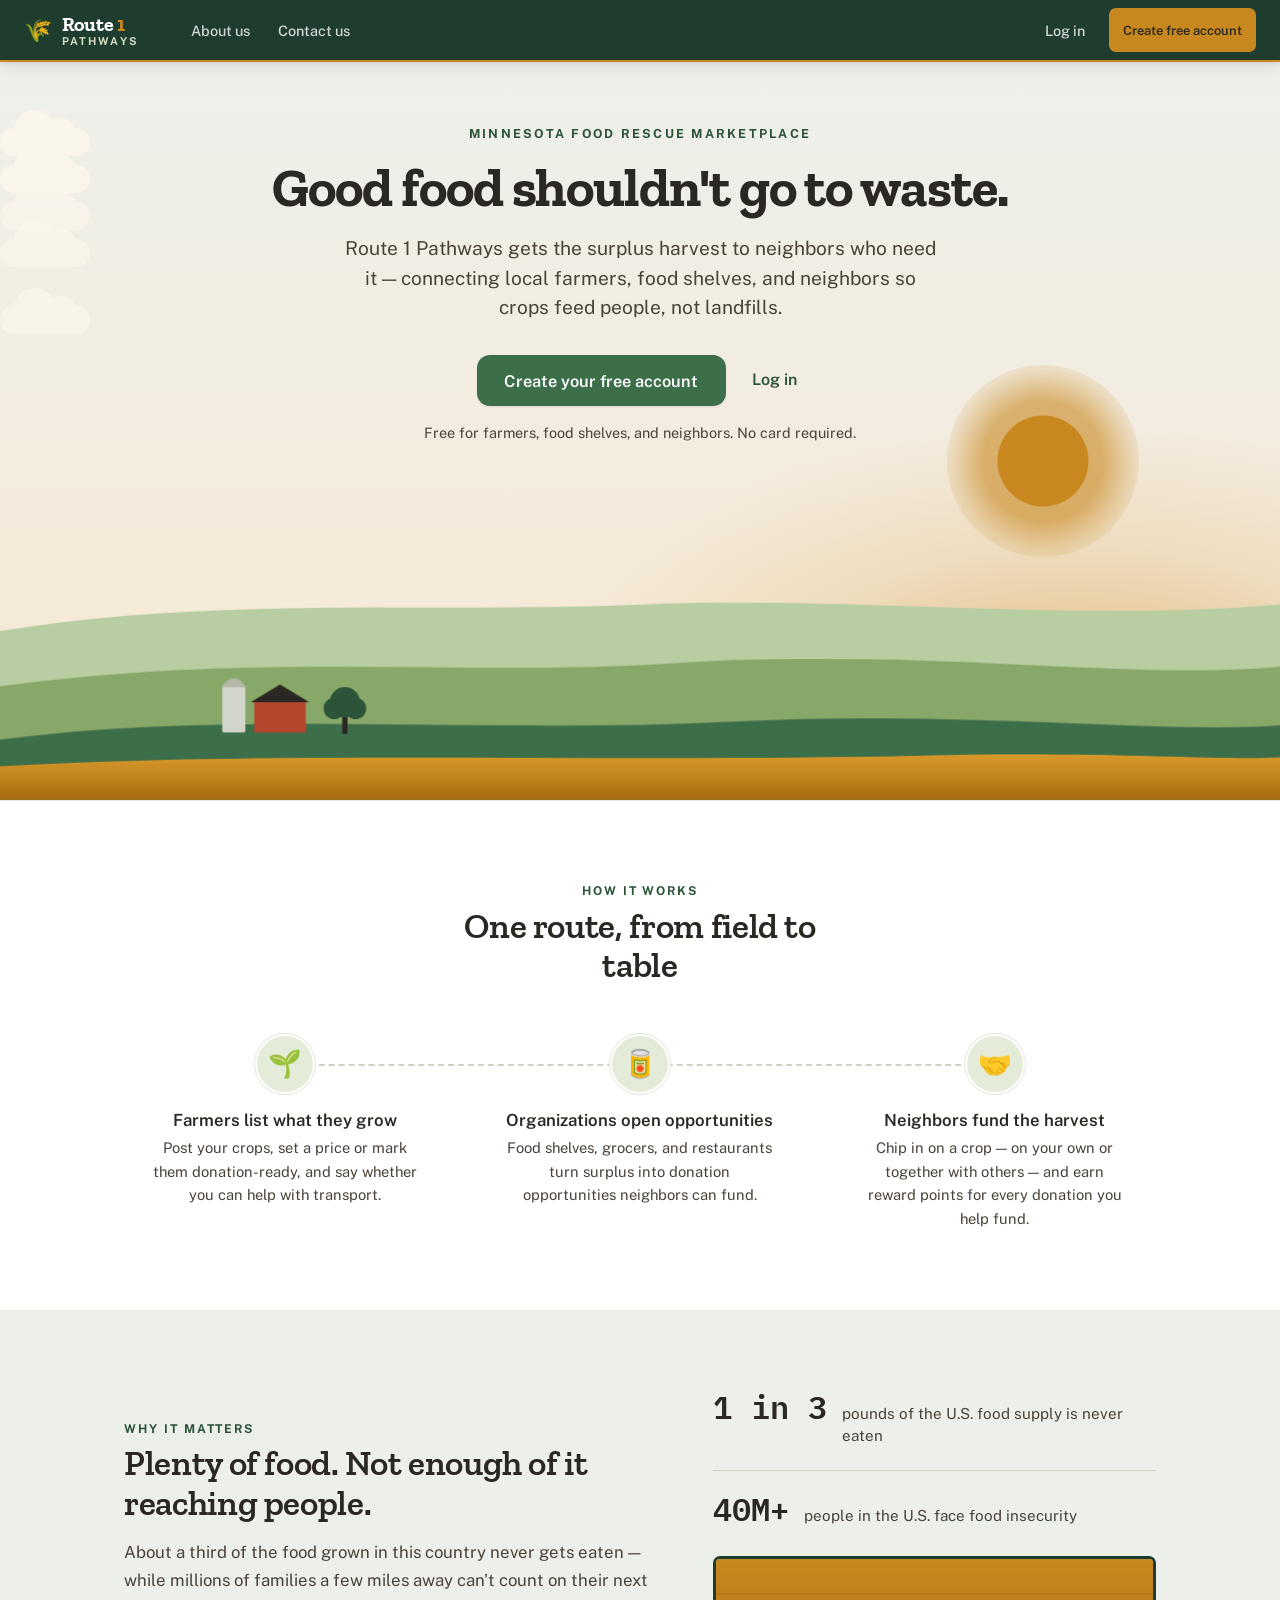
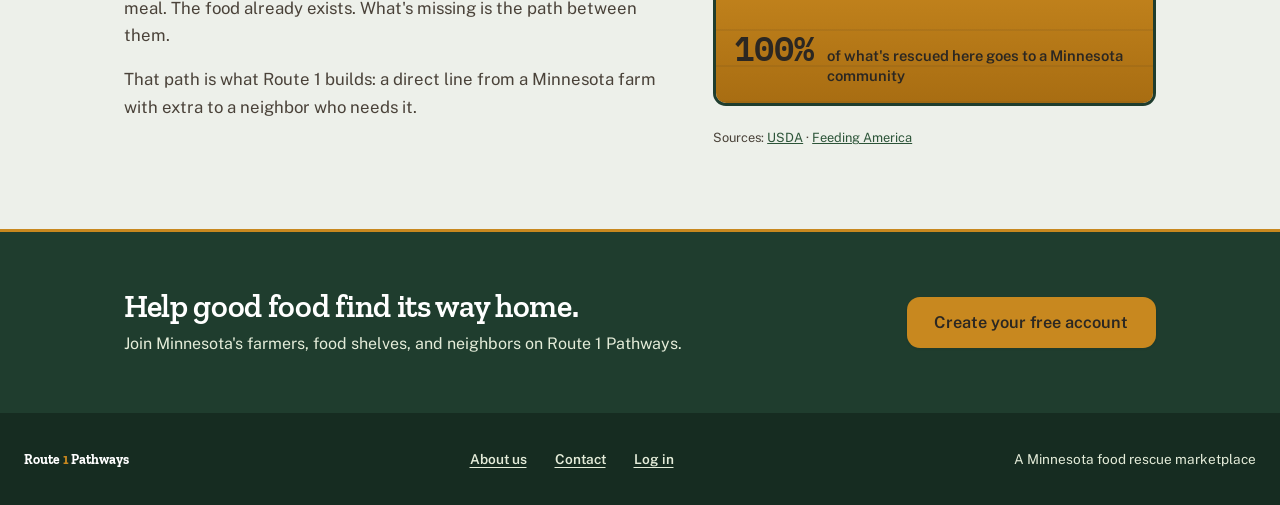
==== Route1/frontend/index.html @ 4a966a15 "Revert "Visual pass (1/n): shared design primitives + showpiece headers" This reverts commit dd633e7" ====
<!DOCTYPE html>
<html lang="en">

<head>
  <meta charset="UTF-8" />
  <meta name="viewport" content="width=device-width, initial-scale=1.0" />
  <title>Route 1 Pathways — Minnesota Food Rescue Marketplace</title>

  <!-- Search & link previews -->
  <meta name="description"
    content="Route 1 Pathways connects Minnesota farmers, food shelves, and neighbors so surplus crops feed people — not landfills. Free for farmers, food shelves, and neighbors." />
  <meta property="og:type" content="website" />
  <meta property="og:site_name" content="Route 1 Pathways" />
  <meta property="og:title" content="Route 1 Pathways — Minnesota Food Rescue Marketplace" />
  <meta property="og:description"
    content="Good food shouldn't go to waste. Route 1 connects Minnesota farmers, food shelves, and neighbors so surplus crops feed people — not landfills." />
  <meta property="og:url" content="https://route1pathways.app/" />
  <meta name="theme-color" content="#1f3d2e" />

  <!-- Type: Zilla Slab (agrarian display) · Public Sans (civic body) · IBM Plex Mono (ledger data) -->
  <link rel="preconnect" href="https://fonts.googleapis.com" />
  <link rel="preconnect" href="https://fonts.gstatic.com" crossorigin />
  <link
    href="https://fonts.googleapis.com/css2?family=Zilla+Slab:wght@500;600;700&family=Public+Sans:wght@400;500;600;700&family=IBM+Plex+Mono:wght@500;600&display=swap"
    rel="stylesheet" />

  <link rel="stylesheet" href="styles.css?v=20260721" />

  <!-- Google Identity Services (Sign in with Google) -->
  <script src="https://accounts.google.com/gsi/client" async defer></script>
</head>

<body>

  <!-- Keyboard users jump straight past the header -->
  <a class="skip-link" href="#app">Skip to content</a>

  <!-- ── Sticky header (populated by app.js after auth state is known) ── -->
  <header class="site-header" id="siteHeader">
    <div class="header-inner">
      <div class="brand">
        <span class="brand-icon">🌾</span>
        <div class="brand-text">
          <span class="brand-name">Route&nbsp;<strong>1</strong></span>
          <span class="brand-sub">Pathways</span>
        </div>
      </div>
    </div>
  </header>

  <!-- ── SPA mount point ────────────────────────────────────────────────── -->
  <main class="main-content" id="app">
    <!-- Content injected here by app.js via navigate() -->
    <div class="loading-state">
      <div class="spinner"></div>
      <p>Loading Route 1 Pathways…</p>
    </div>
  </main>

  <!-- ── Site footer (hidden on the landing page, which ships its own) ───── -->
  <footer class="site-footer landing-footer">
    <span class="landing-foot-brand">Route <strong>1</strong> Pathways</span>
    <nav class="landing-foot-links" aria-label="Footer">
      <a href="#/about">About us</a>
      <a href="#/contact">Contact</a>
    </nav>
    <span class="landing-foot-tag">A Minnesota food rescue marketplace</span>
  </footer>

  <!-- ── Toast notification ─────────────────────────────────────────────── -->
  <div id="toast" class="toast-hide" role="alert" aria-live="polite"></div>

  <!-- ── Analytics (GoatCounter — privacy-friendly, no cookies) ────────────
       no_onload: this is an SPA, so pageviews are counted manually in
       App.navigate() / App._track() instead of once per full page load. -->
  <script>window.goatcounter = { no_onload: true };</script>
  <script data-goatcounter="https://route1pathways.goatcounter.com/count"
          async src="https://gc.zgo.at/count.js"></script>

  <!-- ── SPA logic ──────────────────────────────────────────────────────── -->
  <script src="app.js?v=20260721"></script>
</body>

</html>
---- Route1/frontend/styles.css ----
/* =============================================================================
   Route 1 — styles.css  (v3 — "A Minnesota field through the season")
   Minnesota food rescue marketplace

   Palette grounded in MN prairie farmland: black-dirt soil, north-woods pine,
   midsummer field green, young-leaf sprout, harvest gold. Gold is the VALUE
   color — used only for rescued value ($ pledged, points, funding goals).
   Type: Zilla Slab (agrarian display) · Public Sans (civic body) · Plex Mono (data).
   Signature: "the harvest fill" — a gold gauge that fills a vessel toward a goal
   (vertical grain-silo on points; notched crate-fill on funding).
   ============================================================================= */

/* ── CSS Variables ──────────────────────────────────────────────────────────── */
:root {
    /* Subject palette */
    --soil: #2b2722;
    /* prairie loam — body ink, warm near-black */
    --soil-soft: #4a4239;
    /* softened soil — secondary text */
    --pine: #1f3d2e;
    /* north-woods evergreen — header, hero, dark surfaces */
    --pine-deep: #162c21;
    /* deepest pine — hover on dark */
    --field: #3c6e4a;
    /* midsummer field — primary actions, links */
    --field-dark: #2c5438;
    /* field hover */
    --sprout: #88a86a;
    /* young leaf / olive — secondary accents, growing states */
    --sprout-soft: #e4ecd9;
    /* palest sprout — tints, hovers, fills */
    --harvest: #c8881f;
    /* harvest gold — THE value color */
    --harvest-deep: #a86d12;
    /* gold hover / text-on-light */
    --harvest-soft: #f6e8cf;
    /* palest gold — value tints, gauge backing */

    /* Surfaces & neutrals (warm, soil-tinted — not cold slate) */
    --morning: #edf0ea;
    /* dawn over a field — app background (cool, NOT cream) */
    --paper: #ffffff;
    /* cards */
    --stone-100: #f3f4ee;
    /* faint fill / zebra */
    --stone-200: #e5e6dd;
    /* borders, dividers, track backgrounds */
    --stone-300: #cfd1c4;
    /* stronger borders, input outline */
    --ash: #6f7268;
    /* muted text (warm gray-green) */

    /* Status */
    --clay: #b4472e;
    /* error / destructive — earthy brick, not fire-engine red */
    --clay-soft: #f7e6e1;

    /* Atmosphere — dawn-band headers and landing sky share these */
    --cloud: #fffdf8;
    /* warm cloud white */
    --dawn-cream: #f7eedb;
    /* gold-warmed horizon end of the dawn gradient */
    --sprout-mid: #d6e2c4;
    /* between sprout-soft and sprout — secondary hover fill */

    /* ---- Back-compat aliases (so existing class names keep working) ---- */
    --green-900: var(--pine);
    --green-700: var(--field);
    --green-500: var(--field);
    --green-400: var(--sprout);
    --green-300: var(--sprout);
    --green-200: var(--sprout-soft);
    --green-100: var(--sprout-soft);
    --green-50: var(--stone-100);
    --amber-400: var(--harvest);
    --amber-100: var(--harvest-soft);
    --red-500: var(--clay);
    --red-100: var(--clay-soft);
    --gray-900: var(--soil);
    --gray-700: var(--soil-soft);
    --gray-500: var(--ash);
    --gray-300: var(--stone-300);
    --gray-200: var(--stone-200);
    --gray-100: var(--stone-100);
    --white: var(--paper);

    --radius-sm: 7px;
    --radius-md: 13px;
    --radius-lg: 20px;

    /* Soil-tinted shadows — warmer than neutral black */
    --shadow-sm: 0 1px 2px rgba(43, 39, 34, .06), 0 1px 3px rgba(43, 39, 34, .05);
    --shadow-md: 0 4px 14px rgba(43, 39, 34, .10), 0 2px 5px rgba(43, 39, 34, .06);
    --shadow-lg: 0 14px 34px rgba(43, 39, 34, .16);

    --transition: 180ms ease;

    /* Minimum height for interactive controls — audience skews older,
       so 44px everywhere, not just where WCAG's 24px floor demands */
    --control-min: 44px;

    /* Spacing scale — use in any rule touched going forward */
    --space-1: .25rem;
    --space-2: .5rem;
    --space-3: .75rem;
    --space-4: 1rem;
    --space-5: 1.5rem;
    --space-6: 2rem;

    /* Type roles */
    --font: "Public Sans", system-ui, -apple-system, "Segoe UI", Roboto, sans-serif;
    --font-display: "Zilla Slab", Georgia, "Times New Roman", serif;
    --font-mono: "IBM Plex Mono", ui-monospace, "SFMono-Regular", "Consolas", monospace;
}

/* ── Reset ──────────────────────────────────────────────────────────────────── */
*,
*::before,
*::after {
    box-sizing: border-box;
    margin: 0;
    padding: 0;
}

html {
    font-size: 16px;
    scroll-behavior: smooth;
}

body {
    font-family: var(--font);
    color: var(--soil);
    /* a soft, warm wash instead of a flat fill — barely-there dawn light */
    background:
        radial-gradient(55% 45% at 100% 0%, rgba(200, 136, 31, .07), transparent 60%),
        radial-gradient(50% 40% at 0% 0%, rgba(60, 110, 74, .05), transparent 55%),
        linear-gradient(180deg, var(--morning) 0%, #eef1ea 45%, #f3efe5 100%);
    min-height: 100vh;
    /* sticky footer: main grows, .site-footer's margin-top:auto pins it down */
    display: flex;
    flex-direction: column;
    -webkit-font-smoothing: antialiased;
    text-rendering: optimizeLegibility;
}

a {
    color: var(--field);
    text-decoration: none;
}

a:hover {
    text-decoration: underline;
}

ul {
    list-style: none;
}

/* ── Skip link — visually hidden until focused ───────────────────────────────── */
.skip-link {
    position: absolute;
    top: -100px;
    left: 1rem;
    z-index: 700;
    /* above toast */
    background: var(--pine);
    color: var(--paper);
    font-weight: 600;
    padding: .75rem 1.25rem;
    border-radius: 0 0 var(--radius-sm) var(--radius-sm);
    transition: top var(--transition);
}

.skip-link:focus {
    top: 0;
}

/* ── Global focus baseline (keyboard users see a clear ring everywhere) ──────── */
:focus-visible {
    outline: 3px solid var(--harvest);
    outline-offset: 2px;
    border-radius: 3px;
}

/* Mouse users don't get the ring; keyboard users always do */
:focus:not(:focus-visible) {
    outline: none;
}

/* ── Typography helpers ─────────────────────────────────────────────────────── */
/* Display face (Zilla Slab) carries the big agrarian moments only. */
h1,
h2 {
    font-family: var(--font-display);
    letter-spacing: -.01em;
    color: var(--soil);
}

h1 {
    font-size: 1.9rem;
    font-weight: 700;
    line-height: 1.1;
}

h2 {
    font-size: 1.35rem;
    font-weight: 600;
    line-height: 1.15;
}

/* Small headings stay in the body sans — restraint keeps slab special. */
h3 {
    font-size: 1.05rem;
    font-weight: 600;
    color: var(--soil);
}

p {
    line-height: 1.6;
}

.sub-text {
    font-size: .875rem;
    color: var(--ash);
    margin-top: .25rem;
}

/* "or" divider between the form and the Google button */
.auth-divider {
    display: flex;
    align-items: center;
    gap: .75rem;
    margin: 1.25rem 0 1rem;
    color: var(--ash);
    font-size: .8rem;
    text-transform: uppercase;
    letter-spacing: .08em;
}

.auth-divider::before,
.auth-divider::after {
    content: "";
    flex: 1;
    height: 1px;
    background: var(--stone-200);
}

/* Container Google Identity Services renders its button into */
.google-signin {
    display: flex;
    justify-content: center;
    min-height: 40px;
}

/* Ledger numerals — prices, quantities, amounts, points, timestamps */
.num,
.points-big,
.stat-value,
.donation-amount-badge,
.points-hist-pts {
    font-family: var(--font-mono);
    font-variant-numeric: tabular-nums;
    font-feature-settings: "tnum" 1;
}

.hidden {
    display: none !important;
}

/* ── Reduced motion: honor the OS setting for every animation ────────────────── */
@media (prefers-reduced-motion: reduce) {

    *,
    *::before,
    *::after {
        animation-duration: .001ms !important;
        animation-iteration-count: 1 !important;
        transition-duration: .001ms !important;
        scroll-behavior: auto !important;
    }
}

/* ── Card ────────────────────────────────────────────────────────────────────── */
.card {
    background: var(--paper);
    border: 1px solid var(--stone-200);
    border-radius: var(--radius-md);
    box-shadow: var(--shadow-sm);
    padding: 1.5rem;
}

/* Card heading helpers used across components */
.card-title {
    /* one look at any heading level — h2 for document order, h3 elsewhere */
    font-family: var(--font);
    font-size: 1.05rem;
    font-weight: 600;
    letter-spacing: 0;
    line-height: 1.4;
    color: var(--soil);
}

.card-sub {
    font-size: .875rem;
    color: var(--ash);
    margin-top: .15rem;
    margin-bottom: .25rem;
}

.card-header-row {
    display: flex;
    align-items: baseline;
    justify-content: space-between;
    gap: 1rem;
}

/* Muted helper (used widely in markup + JS) */
.muted {
    color: var(--ash);
}

/* ── Buttons ────────────────────────────────────────────────────────────────── */
.btn {
    display: inline-flex;
    align-items: center;
    justify-content: center;
    gap: .4rem;
    min-height: var(--control-min);
    padding: .55rem 1.2rem;
    font-size: .9rem;
    font-weight: 600;
    border: 2px solid transparent;
    border-radius: var(--radius-sm);
    cursor: pointer;
    font-family: var(--font);
    transition: background var(--transition), color var(--transition),
        border-color var(--transition), box-shadow var(--transition),
        transform var(--transition);
    white-space: nowrap;
}

.btn:focus-visible {
    outline: 3px solid var(--harvest);
    outline-offset: 2px;
}

.btn-primary {
    background: var(--field);
    color: var(--paper);
}

.btn-primary:hover {
    background: var(--field-dark);
    transform: translateY(-1px);
    box-shadow: var(--shadow-sm);
}

.btn-secondary {
    background: var(--sprout-soft);
    color: var(--field-dark);
    border-color: transparent;
}

.btn-secondary:hover {
    background: var(--sprout-mid);
    transform: translateY(-1px);
    box-shadow: var(--shadow-sm);
}

.btn-danger {
    background: var(--paper);
    color: var(--clay);
    border-color: var(--stone-300);
}

.btn-danger:hover {
    background: var(--clay-soft);
    border-color: var(--clay);
}

.btn-ghost {
    background: transparent;
    color: var(--ash);
    border-color: var(--stone-300);
}

.btn-ghost:hover {
    background: var(--stone-100);
    color: var(--soil);
}

.btn-block {
    width: 100%;
}

/* Gold "harvest fill" sweep — reserved for value-committing CTAs only
   (confirm donation, create account). Value wears gold; ordinary actions don't. */
.btn-sweep {
    position: relative;
    overflow: hidden;
    z-index: 0;
    box-shadow: var(--shadow-sm);
}

.btn-sweep::before {
    content: "";
    position: absolute;
    inset: 0;
    z-index: -1;
    background: var(--harvest);
    transform: translateX(-101%);
    transition: transform .38s ease;
}

.btn-sweep:hover {
    color: var(--soil);
    transform: translateY(-2px);
    box-shadow: var(--shadow-md);
}

.btn-sweep:hover::before {
    transform: translateX(0);
}

.btn-sm {
    /* dense table/row contexts keep a smaller footprint but never drop
       below 36px; the site header overrides back up to 44px */
    min-height: 36px;
    padding: .3rem .75rem;
    font-size: .8rem;
}

.btn+.btn {
    margin-left: .5rem;
}

/* ── Forms ──────────────────────────────────────────────────────────────────── */
.form-group {
    display: flex;
    flex-direction: column;
    gap: .35rem;
    flex: 1;
    min-width: 0;
}

.form-group+.form-group {
    margin-top: .85rem;
}

.form-row {
    display: flex;
    gap: .85rem;
    align-items: flex-start;
    flex-wrap: wrap;
    margin-top: .85rem;
}

.form-row .form-group {
    margin-top: 0;
}

/* hint text inside a field group sits close to its input, no inline styles */
.form-group .muted {
    margin-top: .35rem;
}

.form-hint {
    font-size: .8rem;
    margin: var(--space-1) 0 .4rem;
}

.form-actions-spaced {
    margin-top: var(--space-5);
}

.toggle-row-spaced {
    margin-bottom: var(--space-4);
}

.points-card-cta {
    margin-top: var(--space-4);
}

label {
    font-size: .85rem;
    font-weight: 600;
    color: var(--soil-soft);
}

input[type="text"],
input[type="email"],
input[type="password"],
input[type="number"],
input[type="tel"],
select,
textarea {
    min-height: var(--control-min);
    padding: .55rem .75rem;
    border: 1.5px solid var(--stone-300);
    border-radius: var(--radius-sm);
    font-size: .9rem;
    font-family: var(--font);
    color: var(--soil);
    background: var(--paper);
    transition: border-color var(--transition), box-shadow var(--transition);
    width: 100%;
}

input:hover:not(:focus),
select:hover:not(:focus),
textarea:hover:not(:focus) {
    border-color: var(--sprout);
}

input:focus,
select:focus,
textarea:focus {
    /* same strong ring the rest of the app gets — the old 15%-alpha shadow
       was invisible to exactly the users who need it (WCAG 2.4.13) */
    outline: 3px solid var(--harvest);
    outline-offset: 1px;
    border-color: var(--field);
}

textarea {
    resize: vertical;
    min-height: 60px;
}

select {
    cursor: pointer;
}

.form-actions {
    display: flex;
    gap: .5rem;
    margin-top: 1rem;
    flex-wrap: wrap;
}

.checkbox-row {
    display: flex;
    flex-wrap: wrap;
    gap: 1rem;
    margin-top: .85rem;
}

.checkbox-label {
    display: flex;
    align-items: center;
    gap: .5rem;
    font-size: .875rem;
    font-weight: 500;
    cursor: pointer;
    color: var(--soil-soft);
}

.checkbox-label input[type="checkbox"] {
    width: 16px;
    height: 16px;
    accent-color: var(--field);
    cursor: pointer;
}

.donation-check {
    color: var(--field);
}

.error-msg {
    color: var(--clay);
    font-size: .85rem;
    background: var(--clay-soft);
    border: 1px solid rgba(180, 71, 46, .25);
    border-radius: var(--radius-sm);
    padding: .5rem .75rem;
    margin-top: .5rem;
}

/* Saved/confirmation message — the success counterpart to .error-msg */
.success-msg {
    color: var(--field-dark);
    font-size: .85rem;
    background: var(--sprout-soft);
    border: 1px solid rgba(60, 110, 74, .25);
    border-radius: var(--radius-sm);
    padding: .5rem .75rem;
    margin-top: .5rem;
}

/* Inline "optional/hint" qualifier next to a field label */
.optional {
    font-weight: 400;
    color: var(--ash);
    font-size: .8rem;
}

/* ── Toast ───────────────────────────────────────────────────────────────────── */
#toast {
    position: fixed;
    bottom: 1.5rem;
    right: 1.5rem;
    padding: .75rem 1.25rem;
    border-radius: var(--radius-sm);
    font-size: .9rem;
    font-weight: 500;
    color: var(--paper);
    box-shadow: var(--shadow-md);
    /* semantic scale: header 100 · modal 200-500 · toast 600 · skip-link 700 */
    z-index: 600;
    transition: opacity .3s ease, transform .3s ease;
    max-width: 320px;
}

#toast.toast-success {
    background: var(--field);
}

#toast.toast-error {
    background: var(--clay);
}

#toast.toast-hide {
    opacity: 0;
    transform: translateY(8px);
    pointer-events: none;
}

/* ══════════════════════════════════════════════════════════════════════════════
   SITE HEADER
   ══════════════════════════════════════════════════════════════════════════════ */
.site-header {
    position: sticky;
    top: 0;
    z-index: 100;
    background: var(--pine);
    box-shadow: var(--shadow-md);
    /* a thin harvest line under the bar — the only gold in the chrome */
    border-bottom: 2px solid var(--harvest);
}

.header-inner {
    max-width: 1280px;
    margin: 0 auto;
    padding: 0 1.5rem;
    height: 60px;
    display: flex;
    align-items: center;
    gap: 1rem;
}

.brand {
    display: flex;
    align-items: center;
    gap: .6rem;
    color: var(--paper);
    flex-shrink: 0;
    cursor: pointer;
}

.brand-icon {
    font-size: 1.4rem;
}

.brand-text {
    display: flex;
    flex-direction: column;
    line-height: 1;
}

.brand-name {
    font-family: var(--font-display);
    font-size: 1.25rem;
    font-weight: 700;
    letter-spacing: -.01em;
}

.brand strong,
.brand-name strong {
    color: var(--harvest);
}

.brand-sub {
    font-size: .68rem;
    font-weight: 700;
    letter-spacing: .2em;
    text-transform: uppercase;
    color: var(--sprout-soft);
    opacity: .9;
    margin-top: 2px;
}

.nav-links {
    display: flex;
    align-items: center;
    gap: .25rem;
    margin-left: 1.5rem;
}

.nav-link {
    display: inline-flex;
    align-items: center;
    min-height: 44px;
    /* comfortable touch target inside the 60px bar */
    color: rgba(255, 255, 255, .8);
    padding: .4rem .75rem;
    border-radius: var(--radius-sm);
    font-size: .9rem;
    font-weight: 500;
    cursor: pointer;
    border: none;
    background: transparent;
    font-family: var(--font);
    transition: background var(--transition), color var(--transition);
    white-space: nowrap;
}

/* Header buttons ("Create free account", Profile, Logout) get the same floor */
.site-header .btn-sm {
    min-height: 44px;
}

.nav-link:hover,
.nav-link.active {
    background: rgba(255, 255, 255, .15);
    color: var(--paper);
}

.nav-badge {
    display: inline-flex;
    align-items: center;
    justify-content: center;
    background: var(--harvest);
    color: var(--soil);
    border-radius: 999px;
    min-width: 18px;
    height: 18px;
    font-size: .7rem;
    font-weight: 700;
    padding: 0 4px;
    margin-left: .25rem;
}

.header-spacer {
    flex: 1;
}

.header-user {
    display: flex;
    align-items: center;
    gap: .75rem;
    color: rgba(255, 255, 255, .9);
    font-size: .875rem;
}

.user-chip {
    background: rgba(255, 255, 255, .15);
    border-radius: 999px;
    padding: .25rem .75rem;
    font-weight: 600;
    white-space: nowrap;
    max-width: 180px;
    overflow: hidden;
    text-overflow: ellipsis;
}

/* ══════════════════════════════════════════════════════════════════════════════
   MAIN CONTENT
   ══════════════════════════════════════════════════════════════════════════════ */
.main-content {
    width: 100%;
    max-width: 1280px;
    margin: 0 auto;
    padding: 2rem 1.5rem;
}

/* ── Loading / empty states ─────────────────────────────────────────────────── */
.loading-state,
.empty-state {
    display: flex;
    flex-direction: column;
    align-items: center;
    justify-content: center;
    gap: .75rem;
    padding: 3rem;
    color: var(--ash);
    text-align: center;
}

.empty-state span {
    font-size: 2.5rem;
}

.spinner {
    width: 36px;
    height: 36px;
    border: 3px solid var(--sprout-soft);
    border-top-color: var(--field);
    border-radius: 50%;
    animation: spin .7s linear infinite;
}

@keyframes spin {
    to {
        transform: rotate(360deg);
    }
}

/* ── Dashboard layout ───────────────────────────────────────────────────────── */
.dashboard {
    display: flex;
    flex-direction: column;
    gap: 1.5rem;
}

/* Every page's header is a soft "dawn band" — the landing's sky language as a
   slim strip: warm gradient, a drifting cloud, a pulsing sun glow, gold horizon.
   The content below each header stays on the clean background. */
.page-header {
    position: relative;
    overflow: hidden;
    display: flex;
    align-items: flex-start;
    justify-content: space-between;
    flex-wrap: wrap;
    gap: 1rem;
    padding: 1.25rem 1.5rem;
    border: 1px solid var(--stone-200);
    border-radius: var(--radius-md);
    background:
        radial-gradient(80% 140% at 92% -30%, rgba(200, 136, 31, .14), transparent 60%),
        linear-gradient(110deg, var(--sprout-soft) 0%, #eef2e7 48%, var(--dawn-cream) 100%);
}

/* Subtitles sit on the tinted band — ash misses AA there (4.28:1), soil-soft
   clears it comfortably */
.page-header .sub-text {
    color: var(--soil-soft);
}

/* gold horizon line along the bottom of the band */
.page-header::after {
    content: "";
    position: absolute;
    left: 0;
    right: 0;
    bottom: 0;
    height: 3px;
    background: linear-gradient(90deg, var(--sprout), var(--harvest));
    opacity: .8;
}

/* a soft cloud drifting slowly across the band */
.page-header::before {
    content: "";
    position: absolute;
    top: 26%;
    left: -90px;
    width: 60px;
    height: 18px;
    background: var(--cloud);
    border-radius: 20px;
    box-shadow: 16px -7px 0 -3px var(--cloud), 34px -1px 0 -5px var(--cloud);
    opacity: .55;
    pointer-events: none;
    animation: headerCloud 40s linear infinite;
}

/* keep the title + actions above the decorative sky */
.page-header>* {
    position: relative;
    z-index: 1;
}

@keyframes headerCloud {
    from {
        transform: translateX(0);
    }

    to {
        transform: translateX(calc(100vw + 160px));
    }
}

/* ══════════════════════════════════════════════════════════════════════════════
   AUTH PAGE
   ══════════════════════════════════════════════════════════════════════════════ */
.auth-page {
    position: relative;
    overflow: hidden;
    min-height: calc(100vh - 62px);
    display: flex;
    align-items: center;
    justify-content: center;
    padding: 2.5rem 1rem;
    /* dawn over a field: morning lifting to a warm gold glow at the corner */
    background:
        radial-gradient(48% 44% at 88% 90%, rgba(200, 136, 31, .16), transparent 70%),
        radial-gradient(120% 80% at 50% -10%, rgba(31, 61, 46, .08), transparent 60%),
        linear-gradient(180deg, var(--morning) 0%, #f1ece1 60%, #f8e9cf 100%);
}

/* drifting clouds behind the auth card */
.auth-sky {
    position: absolute;
    inset: 0;
    z-index: 0;
    overflow: hidden;
    pointer-events: none;
}

.auth-container {
    position: relative;
    z-index: 1;
}

.auth-container {
    width: 100%;
    max-width: 540px;
    display: flex;
    flex-direction: column;
    gap: 1rem;
}

/* Hero band — the deep-pine "arrival" plate carrying the Route-1 mark */
.auth-brand {
    text-align: center;
    background: var(--pine);
    color: var(--paper);
    border-radius: var(--radius-lg);
    padding: 2rem 1.5rem 1.75rem;
    margin-bottom: .75rem;
    box-shadow: var(--shadow-md);
    position: relative;
    overflow: hidden;
}

/* Harvest horizon line across the hero */
.auth-brand::after {
    content: "";
    position: absolute;
    left: 0;
    right: 0;
    bottom: 0;
    height: 4px;
    background: linear-gradient(90deg, var(--sprout), var(--harvest));
}

.auth-brand .brand-icon {
    font-size: 2.5rem;
    margin: 0 auto .35rem;
}

.auth-brand h1 {
    font-size: 2.4rem;
    color: var(--paper);
}

.auth-brand strong {
    color: var(--harvest);
}

.auth-brand-sub {
    font-size: .68rem;
    font-weight: 700;
    letter-spacing: .24em;
    text-transform: uppercase;
    color: var(--sprout-soft);
    margin-top: .1rem;
    margin-bottom: .35rem;
}

.auth-brand p {
    color: rgba(255, 255, 255, .82);
    margin-top: .25rem;
    font-size: .95rem;
}

.auth-tabs {
    display: flex;
    gap: .5rem;
}

.auth-tab {
    flex: 1;
    min-height: var(--control-min);
    padding: .65rem;
    background: var(--paper);
    border: 2px solid var(--stone-200);
    border-radius: var(--radius-sm);
    font-size: .9rem;
    font-weight: 600;
    cursor: pointer;
    color: var(--ash);
    font-family: var(--font);
    transition: background var(--transition), border-color var(--transition), color var(--transition);
}

.auth-tab:hover {
    border-color: var(--sprout);
    color: var(--field-dark);
}

.auth-tab.active {
    background: var(--field);
    border-color: var(--field);
    color: var(--paper);
}

/* Role picker — three sturdy "signpost" cards pointing the way in */
.type-selector {
    display: grid;
    grid-template-columns: repeat(3, 1fr);
    gap: .75rem;
    margin-top: .25rem;
}

.type-card {
    display: flex;
    flex-direction: column;
    align-items: center;
    gap: .4rem;
    padding: 1rem .5rem;
    border: 2px solid var(--stone-200);
    border-radius: var(--radius-md);
    background: var(--paper);
    cursor: pointer;
    transition: border-color var(--transition), background var(--transition), transform var(--transition), box-shadow var(--transition);
}

.type-card:hover {
    border-color: var(--sprout);
    background: var(--stone-100);
    transform: translateY(-1px);
}

.type-card input[type="radio"] {
    position: absolute;
    opacity: 0;
    width: 1px;
    height: 1px;
}

.type-card:has(input:checked) {
    border-color: var(--field);
    background: var(--sprout-soft);
    box-shadow: 0 0 0 3px rgba(60, 110, 74, .14);
}

/* Keyboard focus reaches the label since the radio is visually hidden */
.type-card:has(input:focus-visible) {
    outline: 3px solid var(--harvest);
    outline-offset: 2px;
}

.type-icon {
    font-size: 1.6rem;
}

.type-label {
    font-size: .82rem;
    font-weight: 600;
    color: var(--soil);
}

.type-sub {
    font-size: .68rem;
    color: var(--ash);
    text-align: center;
    line-height: 1.2;
}

/* ══════════════════════════════════════════════════════════════════════════════
   FARMER DASHBOARD TABLE
   ══════════════════════════════════════════════════════════════════════════════ */
.table-wrapper {
    overflow-x: auto;
    margin-top: .5rem;
}

/* Field-light wash on the farmer's ledger card — same treatment as the
   contact info card, so the plainest page still carries the landscape */
.farmer-listings-card {
    background:
        radial-gradient(90% 150% at 100% -30%, rgba(60, 110, 74, .06), transparent 60%),
        var(--paper);
}

/* The collapsible add-crop form rises in when opened */
#addCropForm:not(.hidden) {
    animation: cardRise .35s ease;
}

/* Farmer "ledger": Quantity (col 2) & Price/unit (col 3) as tabular mono — the
   scale-house ticket read. Column order is fixed in the markup. */
.farmer-dashboard td:nth-child(2),
.farmer-dashboard td:nth-child(3) {
    font-family: var(--font-mono);
    font-variant-numeric: tabular-nums;
    font-size: .82rem;
    color: var(--soil);
    white-space: nowrap;
}

.farmer-dashboard td:nth-child(3) em {
    font-family: var(--font);
    color: var(--ash);
}

table {
    width: 100%;
    border-collapse: collapse;
    font-size: .875rem;
}

th {
    text-align: left;
    padding: .65rem .75rem;
    font-size: .72rem;
    font-weight: 700;
    text-transform: uppercase;
    letter-spacing: .06em;
    color: var(--ash);
    border-bottom: 2px solid var(--stone-300);
    white-space: nowrap;
}

td {
    padding: .8rem .75rem;
    border-bottom: 1px solid var(--stone-200);
    vertical-align: middle;
}

/* Ledger feel: quantities & prices align as tabular mono numerals */
td.num,
.col-num {
    font-family: var(--font-mono);
    font-variant-numeric: tabular-nums;
    font-size: .82rem;
    color: var(--soil);
}

tr:last-child td {
    border-bottom: none;
}

tbody tr {
    transition: background var(--transition);
}

tr:hover td {
    background: var(--stone-100);
}

.badge {
    display: inline-flex;
    align-items: center;
    gap: .3rem;
    padding: .2rem .6rem;
    border-radius: 999px;
    font-size: .75rem;
    font-weight: 600;
    letter-spacing: .01em;
}

.badge-green {
    background: var(--sprout-soft);
    color: var(--field-dark);
}

.badge-gray {
    background: var(--stone-200);
    color: var(--soil-soft);
}

/* Amber badge = rescued value / donation-eligible (the gold "rescue" tag) */
.badge-amber {
    background: var(--harvest-soft);
    color: var(--harvest-deep);
}

/* ══════════════════════════════════════════════════════════════════════════════
   BROWSE DASHBOARD  (org + consumer)
   ══════════════════════════════════════════════════════════════════════════════ */
.browse-layout {
    display: grid;
    grid-template-columns: 260px 1fr;
    gap: 1.5rem;
    align-items: start;
}

.filters-sidebar {
    position: sticky;
    top: 76px;
    display: flex;
    flex-direction: column;
    gap: var(--space-4);
}

/* flex gap owns the rhythm inside the sidebar — retire the margin hacks */
.filters-sidebar .form-group+.form-group,
.filters-sidebar .form-row {
    margin-top: 0;
}

.filters-head {
    display: flex;
    flex-direction: column;
    gap: var(--space-1);
}

.filters-head h3 {
    margin-bottom: 0;
}

.filters-sidebar .price-row {
    gap: var(--space-3);
}

.filters-actions {
    display: flex;
    flex-direction: column;
    gap: var(--space-2);
    margin-top: var(--space-2);
    padding-top: var(--space-4);
    border-top: 1px solid var(--stone-200);
}

.filters-actions .btn+.btn {
    margin-left: 0;
}

/* ── Role plate — the "Viewing as: …" org-subtype context, made intentional ──
   app.js writes the label text into #browseSubtitle and sets
   document.body[data-org-subtype]; the ::before icon is driven purely by CSS so
   a restaurant / grocery / food shelf each feels addressed without three themes. */
.role-plate {
    display: inline-flex;
    align-items: center;
    gap: .4rem;
    margin-top: .5rem;
    padding: .3rem .7rem;
    border-radius: 999px;
    background: var(--sprout-soft);
    color: var(--field-dark);
    border: 1px solid transparent;
    font-size: .8rem;
    font-weight: 600;
    letter-spacing: .01em;
}

.role-plate::before {
    content: "🏢";
    font-size: .95rem;
}

body[data-org-subtype="restaurant"] .role-plate::before {
    content: "🍽️";
}

body[data-org-subtype="grocery_store"] .role-plate::before {
    content: "🛒";
}

/* Food shelves are the rescue recipients — accent them in harvest gold */
body[data-org-subtype="food_shelf"] .role-plate {
    background: var(--harvest-soft);
    color: var(--harvest-deep);
    border-color: rgba(200, 136, 31, .35);
}

body[data-org-subtype="food_shelf"] .role-plate::before {
    content: "🥫";
}

/* ── Rescue filter — the donation-eligible toggle, elevated from a plain row ──
   Shown for consumers and food-shelf orgs (toggled by app.js). Gold framing so
   the food-rescue flow reads as purpose-built, not bolted on. */
#donationFilterGroup {
    padding: .75rem .85rem;
    background: var(--harvest-soft);
    border: 2px solid rgba(200, 136, 31, .45);
    border-radius: var(--radius-sm);
}

#donationFilterGroup .donation-check {
    color: var(--harvest-deep);
    font-weight: 600;
}

#donationFilterGroup .checkbox-label input[type="checkbox"] {
    accent-color: var(--harvest-deep);
}

.price-row {
    gap: var(--space-3);
}

.browse-results {
    display: flex;
    flex-direction: column;
    gap: 1rem;
}

.results-header {
    display: flex;
    align-items: center;
    justify-content: space-between;
}

.result-count {
    font-size: .875rem;
    color: var(--ash);
    font-weight: 500;
}

.farmer-grid {
    display: grid;
    grid-template-columns: repeat(auto-fill, minmax(300px, 1fr));
    gap: 1rem;
}

/* Fetched-card entrance — a short rise as results land. Stagger caps at the
   fifth card so long refetches don't ripple forever. */
.farmer-grid>*,
.donation-grid>*,
.wishlist-grid>* {
    animation: cardRise .4s ease backwards;
}

.farmer-grid>*:nth-child(2),
.donation-grid>*:nth-child(2),
.wishlist-grid>*:nth-child(2) {
    animation-delay: 60ms;
}

.farmer-grid>*:nth-child(3),
.donation-grid>*:nth-child(3),
.wishlist-grid>*:nth-child(3) {
    animation-delay: 120ms;
}

.farmer-grid>*:nth-child(4),
.donation-grid>*:nth-child(4),
.wishlist-grid>*:nth-child(4) {
    animation-delay: 180ms;
}

.farmer-grid>*:nth-child(n+5),
.donation-grid>*:nth-child(n+5),
.wishlist-grid>*:nth-child(n+5) {
    animation-delay: 240ms;
}

@keyframes cardRise {
    from {
        opacity: 0;
        transform: translateY(12px);
    }
}

.farmer-card {
    background: var(--paper);
    border: 1px solid var(--stone-200);
    border-radius: var(--radius-md);
    box-shadow: var(--shadow-sm);
    overflow: hidden;
    transition: box-shadow var(--transition), transform var(--transition), border-color var(--transition);
    cursor: default;
}

.farmer-card:hover {
    box-shadow: var(--shadow-md);
    border-color: var(--sprout);
}

/* Only the clickable listing anchor earns the lift */
.listing-card:hover {
    transform: translateY(-2px);
}

/* Header reads like a hand-lettered seed-packet banner */
.farmer-card-header {
    background: var(--pine);
    color: var(--paper);
    padding: 1rem 1.25rem .85rem;
    border-bottom: 3px solid var(--harvest);
}

.farmer-card-header h4 {
    font-family: var(--font-display);
    font-size: 1.1rem;
    font-weight: 600;
    letter-spacing: -.01em;
}

.farmer-location {
    font-size: .8rem;
    color: var(--sprout-soft);
    margin-top: .2rem;
}

.farmer-card-body {
    padding: 1rem 1.25rem;
}

.crop-chips {
    display: flex;
    flex-wrap: wrap;
    gap: .4rem;
    margin-bottom: .85rem;
}

.crop-chip {
    background: var(--sprout-soft);
    color: var(--field-dark);
    border-radius: 999px;
    padding: .2rem .65rem;
    font-size: .775rem;
    font-weight: 600;
}

/* Donation-eligible crop = rescued value → harvest gold */
.crop-chip.donation {
    background: var(--harvest-soft);
    color: var(--harvest-deep);
}

.farmer-meta {
    display: flex;
    flex-wrap: wrap;
    gap: .5rem .85rem;
    font-size: .8rem;
    color: var(--ash);
    margin-bottom: .85rem;
}

.farmer-card-actions {
    display: flex;
    gap: .5rem;
    flex-wrap: wrap;
}

/* ── Listing cards: the whole card is a link to #/listing/<id> ──────────────── */
.listing-card {
    display: block;
    color: inherit;
    text-decoration: none;
    cursor: pointer;
}

.farmer-card-header .listing-price {
    font-size: .85rem;
    color: var(--harvest-soft);
    font-weight: 600;
    margin-top: .2rem;
}

.listing-snippet {
    font-size: .875rem;
    color: var(--ash);
    margin-bottom: .85rem;
}

.listing-badges {
    display: flex;
    flex-wrap: wrap;
    gap: .4rem;
    margin-bottom: .85rem;
}

.listing-farmer-line {
    font-size: .8rem;
    color: var(--ash);
    border-top: 1px solid var(--stone-200);
    padding-top: .65rem;
}

/* ══════════════════════════════════════════════════════════════════════════════
   LISTING DETAIL PAGE  (#/listing/<id>)
   ══════════════════════════════════════════════════════════════════════════════ */
.listing-detail {
    max-width: 760px;
}

.listing-detail .card + .card {
    margin-top: 1.25rem;
}

.listing-title {
    margin-bottom: .75rem;
}

.listing-farmer-heading {
    font-family: var(--font-display);
    margin-bottom: .75rem;
}

.listing-detail-meta {
    display: flex;
    flex-direction: column;
    gap: .5rem;
    margin-bottom: .85rem;
}

.listing-detail-row {
    display: flex;
    gap: 1rem;
    align-items: baseline;
}

.listing-detail-label {
    flex: 0 0 130px;
    font-size: .8rem;
    font-weight: 600;
    text-transform: uppercase;
    letter-spacing: .04em;
    color: var(--ash);
}

.listing-detail-value {
    font-size: .95rem;
}

.listing-detail .listing-price {
    /* value wears gold — 1.2rem/700 is AA-large, where harvest-deep passes */
    color: var(--harvest-deep);
    font-family: var(--font-mono);
    font-variant-numeric: tabular-nums;
    font-size: 1.2rem;
    font-weight: 700;
}

/* Fetched content rises in when it unhides (IO can't observe display:none) */
#listingContent:not(.hidden),
.listing-map-panel:not(.hidden) {
    animation: cardRise .4s ease;
}

.listing-description {
    color: var(--soil-soft);
    margin-bottom: .65rem;
}

.listing-listed-date {
    font-size: .8rem;
    color: var(--ash);
}

.listing-detail-actions {
    margin-top: .85rem;
}

/* ── Listing detail: content + map side by side on desktop ──────────────────── */
.listing-detail-grid {
    display: grid;
    grid-template-columns: minmax(0, 1fr) 420px;
    gap: 1.5rem;
    align-items: start;
}

/* Map unavailable → panel stays hidden and the content takes the full row */
.listing-detail-grid:has(.listing-map-panel.hidden) {
    grid-template-columns: minmax(0, 1fr);
}

.listing-map-panel {
    position: sticky;
    top: 76px;
}

#listingMap {
    height: 480px;
    border-radius: var(--radius-md);
    border: 1px solid var(--stone-200);
}

.listing-map-sub {
    font-size: .85rem;
    color: var(--ash);
    margin-bottom: .75rem;
}

.listing-map-note {
    font-size: .75rem;
    color: var(--ash);
    margin-top: .5rem;
}

/* Markers: pine dot for farmers, larger harvest-gold dot for this listing's farmer */
.map-marker {
    width: 100%;
    height: 100%;
    border-radius: 50%;
    background: var(--pine);
    border: 2px solid var(--paper);
    box-shadow: var(--shadow-sm);
}

.map-marker-current {
    background: var(--harvest);
    border-width: 3px;
    box-shadow: 0 0 0 4px var(--harvest-soft), var(--shadow-md);
}

/* Popup content: farmer blocks with their listing links */
.map-pop-farmer {
    font-family: var(--font);
    font-size: .85rem;
    min-width: 180px;
}

.map-pop-farmer + .map-pop-farmer {
    margin-top: .65rem;
    padding-top: .65rem;
    border-top: 1px solid var(--stone-200);
}

.map-pop-loc {
    color: var(--ash);
    font-size: .78rem;
    margin: .15rem 0 .3rem;
}

.map-pop-listing {
    display: block;
    padding: .2rem 0;
    color: var(--field-dark);
    font-weight: 600;
    text-decoration: underline;
}

.map-pop-listing.is-current {
    color: var(--harvest-deep);
    text-decoration: none;
}

@media (max-width: 960px) {
    .listing-detail-grid {
        grid-template-columns: 1fr;
    }

    .listing-map-panel {
        position: static;
    }

    #listingMap {
        height: 320px;
    }
}

/* "(required)" hint next to form labels (farmer location fields) */
.req-hint {
    font-size: .75rem;
    font-weight: 600;
    color: var(--harvest-deep);
}

/* ══════════════════════════════════════════════════════════════════════════════
   MESSAGING
   ══════════════════════════════════════════════════════════════════════════════ */
.messaging-layout {
    display: grid;
    grid-template-columns: 280px 1fr;
    gap: 1.5rem;
    min-height: 520px;
}

.conversations-sidebar {
    display: flex;
    flex-direction: column;
    gap: .75rem;
    padding: 1rem;
    position: sticky;
    top: 76px;
    max-height: calc(100vh - 120px);
    overflow-y: auto;
}

.sidebar-header {
    display: flex;
    align-items: center;
    justify-content: space-between;
}

/* The refresh control is icon-only — give it the full 44px target here */
.sidebar-header .btn-sm {
    min-height: var(--control-min);
    min-width: var(--control-min);
}

.conversations-list {
    display: flex;
    flex-direction: column;
    gap: .25rem;
}

.conv-item {
    display: flex;
    flex-direction: column;
    gap: .2rem;
    min-height: var(--control-min);
    justify-content: center;
    padding: .75rem;
    border-radius: var(--radius-sm);
    cursor: pointer;
    border: 2px solid transparent;
    transition: background var(--transition), border-color var(--transition);
}

.conv-item:hover {
    background: var(--stone-100);
}

.conv-item.active {
    background: var(--stone-100);
    border-color: var(--sprout);
}

.conv-name {
    font-weight: 600;
    font-size: .9rem;
}

.conv-preview {
    font-size: .8rem;
    color: var(--ash);
    overflow: hidden;
    text-overflow: ellipsis;
    white-space: nowrap;
    max-width: 220px;
}

.conv-meta {
    display: flex;
    align-items: center;
    justify-content: space-between;
    font-size: .75rem;
    color: var(--ash);
}

.unread-dot {
    width: 8px;
    height: 8px;
    background: var(--field);
    border-radius: 50%;
}

.message-area {
    background: var(--paper);
    border-radius: var(--radius-md);
    box-shadow: var(--shadow-sm);
    display: flex;
    flex-direction: column;
    overflow: hidden;
}

.no-conv-selected {
    flex: 1;
    display: flex;
    flex-direction: column;
    align-items: center;
    justify-content: center;
    color: var(--ash);
    gap: .75rem;
    padding: 3rem;
}

.no-conv-selected span {
    font-size: 3rem;
}

.message-thread {
    display: flex;
    flex-direction: column;
    flex: 1;
    min-height: 0;
}

.thread-header {
    display: flex;
    align-items: center;
    justify-content: space-between;
    padding: 1rem 1.25rem;
    /* a whisper of dawn light — the only ornament on this task surface */
    background: linear-gradient(110deg, var(--sprout-soft), transparent 70%);
    border-bottom: 1px solid var(--stone-300);
    flex-shrink: 0;
}

.messages-scroll {
    flex: 1;
    overflow-y: auto;
    padding: 1rem 1.25rem;
    display: flex;
    flex-direction: column;
    gap: .75rem;
    min-height: 300px;
    max-height: 420px;
}

.messages-list {
    display: flex;
    flex-direction: column;
    gap: .5rem;
}

.msg-bubble {
    max-width: 72%;
    padding: .65rem .9rem;
    border-radius: 14px;
    font-size: .9rem;
    line-height: 1.5;
}

.msg-bubble.sent {
    align-self: flex-end;
    background: var(--field);
    color: var(--paper);
    border-bottom-right-radius: 3px;
}

.msg-bubble.received {
    align-self: flex-start;
    background: var(--stone-100);
    color: var(--soil);
    border-bottom-left-radius: 3px;
}

.msg-meta {
    font-size: .7rem;
    margin-top: .25rem;
    opacity: .7;
    text-align: right;
}

.message-input-area {
    display: flex;
    gap: .75rem;
    padding: 1rem 1.25rem;
    border-top: 1px solid var(--stone-300);
    flex-shrink: 0;
    align-items: flex-end;
}

.message-input-area textarea {
    flex: 1;
    resize: none;
    border-radius: var(--radius-sm);
}

/* ══════════════════════════════════════════════════════════════════════════════
   MODAL
   ══════════════════════════════════════════════════════════════════════════════ */
.modal-backdrop {
    position: fixed;
    inset: 0;
    background: rgba(0, 0, 0, .45);
    display: flex;
    align-items: center;
    justify-content: center;
    z-index: 500;
    padding: 1rem;
}

.modal {
    width: 100%;
    max-width: 560px;
    max-height: 90vh;
    overflow-y: auto;
    border-radius: var(--radius-lg);
    box-shadow: var(--shadow-lg);
}

.modal h3 {
    margin-bottom: 1rem;
}

/* ══════════════════════════════════════════════════════════════════════════════
   RESPONSIVE
   ══════════════════════════════════════════════════════════════════════════════ */
@media (max-width: 900px) {
    .browse-layout {
        grid-template-columns: 1fr;
    }

    .messaging-layout {
        grid-template-columns: 1fr;
    }

    .filters-sidebar {
        position: static;
    }

    .conversations-sidebar {
        position: static;
        max-height: 200px;
    }
}

@media (max-width: 720px) {

    /* Header wraps to two rows instead of overflowing off-screen */
    .header-inner {
        height: auto;
        flex-wrap: wrap;
        padding: .6rem 1rem;
        row-gap: .5rem;
    }

    .nav-links {
        order: 3;
        width: 100%;
        margin-left: 0;
        overflow-x: auto;
        -webkit-overflow-scrolling: touch;
    }

    .header-spacer {
        display: none;
    }

    .header-user {
        margin-left: auto;
    }
}

@media (max-width: 600px) {
    .header-inner {
        padding: .6rem 1rem;
    }

    .main-content {
        padding: 1rem;
    }

    .type-selector {
        grid-template-columns: 1fr 1fr;
    }

    .form-row {
        flex-direction: column;
        gap: 0;
    }

    .form-row .form-group {
        margin-top: .85rem;
    }

    .farmer-grid {
        grid-template-columns: 1fr;
    }
}

/* =============================================================================
   NEW FEATURE STYLES — Profiles, Wishlist, Donations, Points
   ============================================================================= */

/* ── Toggle Switch ─────────────────────────────────────────────────────────── */
.toggle-switch {
    position: relative;
    display: inline-block;
    width: 48px;
    height: 26px;
    flex-shrink: 0;
}

.toggle-switch input {
    opacity: 0;
    width: 0;
    height: 0;
}

.toggle-track {
    position: absolute;
    inset: 0;
    background: var(--stone-300);
    border-radius: 999px;
    cursor: pointer;
    transition: background var(--transition);
}

.toggle-track::before {
    content: "";
    position: absolute;
    width: 20px;
    height: 20px;
    left: 3px;
    bottom: 3px;
    background: var(--paper);
    border-radius: 50%;
    transition: transform var(--transition);
}

.toggle-switch input:checked+.toggle-track {
    background: var(--field);
}

.toggle-switch input:checked+.toggle-track::before {
    transform: translateX(22px);
}

.toggle-row {
    display: flex;
    align-items: center;
    justify-content: space-between;
    gap: 1.5rem;
    padding: .75rem 0;
}

/* ── Profile Page ──────────────────────────────────────────────────────────── */
.profile-layout {
    display: grid;
    grid-template-columns: 1fr 320px;
    gap: 1.5rem;
    align-items: start;
}

.profile-main {
    display: flex;
    flex-direction: column;
    gap: 1.5rem;
}

.profile-sidebar {
    display: flex;
    flex-direction: column;
    gap: 1.25rem;
}

.account-info-card {
    display: flex;
    flex-direction: column;
    gap: .65rem;
}

.account-info-row {
    display: flex;
    justify-content: space-between;
    font-size: .9rem;
}

.account-label {
    color: var(--ash);
}

.account-value {
    font-weight: 600;
}

.price-range-group {
    margin-top: .75rem;
}

.form-label-hint {
    font-size: .85rem;
    color: var(--ash);
    margin-bottom: .5rem;
}

.divider {
    border: none;
    border-top: 1px solid var(--stone-200);
    margin: 1rem 0;
}

.points-summary-mini {
    display: flex;
    align-items: baseline;
    gap: .5rem;
}

.points-big {
    font-size: 2.5rem;
    font-weight: 600;
    /* value wears gold — 4.32:1 at this size clears AA-large */
    color: var(--harvest-deep);
    letter-spacing: -.02em;
}

/* The profile's points card is a value surface — a faint gold dawn corner */
#profilePointsCard {
    background:
        radial-gradient(90% 150% at 100% -30%, rgba(200, 136, 31, .10), transparent 60%),
        var(--paper);
}

.points-label {
    color: var(--ash);
    font-size: .9rem;
}

/* ── Consumer Dashboard Tabs ──────────────────────────────────────────────── */
.consumer-view-tabs {
    display: flex;
    gap: .5rem;
    margin-bottom: 1.5rem;
    border-bottom: 2px solid var(--stone-200);
    padding-bottom: 0;
    /* scroll the tab strip itself on narrow screens instead of widening the page */
    overflow-x: auto;
    scrollbar-width: none;
}

.consumer-view-tabs::-webkit-scrollbar {
    display: none;
}

.consumer-tab {
    background: none;
    border: none;
    min-height: var(--control-min);
    padding: .6rem 1.25rem;
    font-size: .95rem;
    font-weight: 600;
    color: var(--ash);
    cursor: pointer;
    white-space: nowrap;
    border-bottom: 3px solid transparent;
    margin-bottom: -2px;
    border-radius: var(--radius-sm) var(--radius-sm) 0 0;
    transition: color var(--transition), border-color var(--transition), background var(--transition);
}

.consumer-tab:hover {
    color: var(--field-dark);
    background: var(--stone-100);
}

.consumer-tab.active {
    color: var(--field-dark);
    border-bottom-color: var(--harvest);
}

.consumer-view-panel {}

/* ── Donation Opportunities Grid ──────────────────────────────────────────── */
.donate-filters {
    margin-bottom: 1.25rem;
}

/* Horizontal filter bar (donate tab) — same field vocabulary as the sidebar */
.filter-bar {
    display: flex;
    flex-wrap: wrap;
    gap: var(--space-4) var(--space-3);
    align-items: flex-end;
}

.filter-bar .form-group {
    flex: 1;
    min-width: 180px;
    margin-top: 0;
}

/* checkbox group has no tall input — pad it so the box centers on the 44px
   button row beside it */
.filter-bar .form-group:has(> .checkbox-label) {
    flex: 0 0 auto;
    padding-bottom: .6rem;
}

.donation-grid {
    display: grid;
    grid-template-columns: repeat(auto-fill, minmax(340px, 1fr));
    gap: 1.25rem;
}

.donation-card {
    background: var(--paper);
    border-radius: var(--radius-md);
    border: 1px solid var(--stone-200);
    box-shadow: var(--shadow-sm);
    display: flex;
    flex-direction: column;
    overflow: hidden;
    transition: box-shadow var(--transition);
}

.donation-card:hover {
    box-shadow: var(--shadow-md);
}

.donation-card-header {
    display: flex;
    justify-content: space-between;
    align-items: flex-start;
    gap: .75rem;
    padding: 1.25rem 1.25rem .75rem;
    background: var(--stone-100);
    border-bottom: 1px solid var(--stone-200);
}

.donation-org {
    font-size: .72rem;
    color: var(--ash);
    font-weight: 700;
    text-transform: uppercase;
    letter-spacing: .07em;
}

.donation-crop {
    font-family: var(--font-display);
    font-size: 1.2rem;
    font-weight: 600;
    color: var(--soil);
    margin-top: .15rem;
}

/* The goal amount — a pine chip carrying a gold ledger numeral */
.donation-amount-badge {
    background: var(--pine);
    color: var(--harvest);
    border-radius: var(--radius-sm);
    padding: .35rem .7rem;
    font-weight: 600;
    font-size: 1rem;
    white-space: nowrap;
}

.donation-card-body {
    padding: .75rem 1.25rem;
    flex: 1;
    display: flex;
    flex-direction: column;
    gap: .5rem;
}

.donate-farmers-row {
    display: flex;
    align-items: center;
    gap: .5rem;
    flex-wrap: wrap;
}

.donation-notes {
    font-size: .85rem;
    color: var(--ash);
    font-style: italic;
}

.donation-progress-row {
    display: flex;
    flex-direction: column;
    gap: .25rem;
}

/* ── SIGNATURE: "The Harvest Fill" — crate-fill funding meter ─────────────────
   A slatted wooden crate that fills with harvest gold toward the goal. Shared by
   donation cards, group donations, wishlist items and the funding modals so the
   whole app speaks one visual language for "value routed toward feeding people."
   (.harvest-crate / .harvest-fill are the canonical hooks; the existing
   .donation-bar-* / .group-progress-* class names alias onto them so the JS-
   generated markup needs no changes.) */
.harvest-crate,
.donation-bar-wrap,
.group-progress-bar {
    position: relative;
    height: 16px;
    border-radius: 5px;
    background: var(--harvest-soft);
    border: 1px solid rgba(168, 109, 18, .35);
    overflow: hidden;
}

/* Crate slats — faint vertical dividers that make it read as sections of a crate */
.harvest-crate::after,
.donation-bar-wrap::after,
.group-progress-bar::after {
    content: "";
    position: absolute;
    inset: 0;
    pointer-events: none;
    background-image: repeating-linear-gradient(90deg,
            transparent 0,
            transparent 21px,
            rgba(43, 39, 34, .14) 21px,
            rgba(43, 39, 34, .14) 22px);
    z-index: 2;
}

.harvest-fill,
.donation-bar-fill,
.group-progress-fill {
    position: relative;
    z-index: 1;
    height: 100%;
    border-radius: 4px 0 0 4px;
    /* gold grain: a warm fill with a subtle diagonal grain texture */
    background:
        repeating-linear-gradient(135deg, rgba(255, 255, 255, .14) 0 3px, transparent 3px 7px),
        linear-gradient(90deg, var(--harvest-deep), var(--harvest));
    transition: width .6s ease;
}

/* When the goal is met the crate is full — round the right edge to "seal" it */
.donation-bar-fill[style*="100%"],
.group-progress-fill[style*="100%"] {
    border-radius: 4px;
}

.group-badge {
    display: inline-flex;
    align-items: center;
    gap: .3rem;
    background: var(--sprout-soft);
    color: var(--field-dark);
    border-radius: 999px;
    padding: .2rem .75rem;
    font-size: .8rem;
    font-weight: 600;
}

.group-progress {
    display: flex;
    flex-direction: column;
    gap: .25rem;
    margin: .25rem 0;
}

/* (.group-progress-bar / .group-progress-fill now styled by the shared
   "Harvest Fill" crate rule above — old flat-bar definitions removed so they
   don't override the signature.) */

.group-progress-labels {
    display: flex;
    justify-content: space-between;
    font-size: .8rem;
    color: var(--soil-soft);
    font-weight: 600;
}

/* The "more needed" half of the readout in gold — the call to fill the crate */
.group-progress-labels span:last-child {
    color: var(--harvest-deep);
}

.donation-card-footer {
    padding: 1rem 1.25rem;
    border-top: 1px solid var(--stone-100);
}

/* ── Modals ────────────────────────────────────────────────────────────────── */
.modal-overlay {
    position: fixed;
    inset: 0;
    background: rgba(0, 0, 0, .45);
    z-index: 200;
    display: flex;
    align-items: center;
    justify-content: center;
    padding: 1rem;
}

.modal-box {
    background: var(--paper);
    border-radius: var(--radius-lg);
    padding: 2rem;
    width: 100%;
    max-width: 500px;
    position: relative;
    box-shadow: var(--shadow-lg);
    max-height: 90vh;
    overflow-y: auto;
}

.modal-close {
    position: absolute;
    top: 1rem;
    right: 1rem;
    background: none;
    border: none;
    font-size: 1.2rem;
    cursor: pointer;
    color: var(--ash);
}

.modal-close:hover {
    color: var(--soil);
}

.modal-title {
    font-family: var(--font-display);
    font-size: 1.3rem;
    font-weight: 600;
    letter-spacing: -.01em;
    margin-bottom: 1.25rem;
}

.donate-info {
    display: flex;
    flex-direction: column;
    gap: .4rem;
    margin-bottom: 1rem;
}

.donate-info p {
    font-size: .9rem;
}

.group-donate-info {
    display: flex;
    flex-direction: column;
    gap: .35rem;
    margin-bottom: 1rem;
}

.group-donors-row {
    display: flex;
    gap: 1.5rem;
    margin: .75rem 0;
}

.donor-stat {
    font-size: .9rem;
}

/* ── Wishlist Page ─────────────────────────────────────────────────────────── */
.wishlist-grid {
    display: grid;
    grid-template-columns: repeat(auto-fill, minmax(320px, 1fr));
    gap: 1.25rem;
    margin-top: 1.5rem;
}

.wishlist-card {
    background: var(--paper);
    border-radius: var(--radius-md);
    border: 1px solid var(--stone-200);
    box-shadow: var(--shadow-sm);
    padding: 1.25rem;
    display: flex;
    flex-direction: column;
    gap: .5rem;
    transition: box-shadow var(--transition);
}

.wishlist-card:hover {
    box-shadow: var(--shadow-md);
}

.wishlist-card-header {
    display: flex;
    justify-content: space-between;
    align-items: flex-start;
}

.wishlist-card-header h4 {
    font-family: var(--font-display);
    font-size: 1.15rem;
    font-weight: 600;
    letter-spacing: -.01em;
}

/* Farmer search in wishlist form */
.farmer-search-row {
    display: flex;
    gap: .5rem;
    margin-bottom: .5rem;
}

.farmer-search-results {
    border: 1px solid var(--stone-200);
    border-radius: var(--radius-sm);
    max-height: 200px;
    overflow-y: auto;
}

.farmer-search-result {
    display: flex;
    justify-content: space-between;
    align-items: center;
    padding: .6rem .9rem;
    cursor: pointer;
    transition: background var(--transition);
}

.farmer-search-result:hover {
    background: var(--sprout-soft);
}

.selected-farmers {
    display: flex;
    flex-wrap: wrap;
    gap: .4rem;
    margin-top: .5rem;
}

.farmer-chip {
    cursor: default;
}

.chip-remove {
    background: none;
    border: none;
    cursor: pointer;
    margin-left: .25rem;
    color: var(--ash);
}

/* ── Points & Rewards Page ──────────────────────────────────────────────────── */
.points-layout {
    display: grid;
    grid-template-columns: 300px 1fr;
    gap: 1.5rem;
    align-items: start;
}

.points-progress-col {
    position: sticky;
    top: 80px;
}

.points-detail-col {
    display: flex;
    flex-direction: column;
    gap: 1.25rem;
}

.points-bar-card {
    display: flex;
    flex-direction: column;
    gap: 1rem;
}

/* Vertical progress bar */
.points-bar-container {
    position: relative;
    display: flex;
    flex-direction: column;
    align-items: center;
    padding: 1.5rem 0;
    height: 360px;
    /* definite height so the silo fill's percentage resolves */
}

.vbar-wrapper {
    position: relative;
    display: flex;
    justify-content: center;
    width: 46px;
    height: 100%;
    margin: 0;
}

/* Silo dome — a galvanized roof cap sitting on top of the silo body */
.vbar-wrapper::before {
    content: "";
    position: absolute;
    top: -15px;
    left: 50%;
    transform: translateX(-50%);
    width: 38px;
    height: 18px;
    background: linear-gradient(180deg, #d8dace, #bcbfb0);
    border: 1px solid var(--stone-300);
    border-bottom: none;
    border-radius: 19px 19px 0 0;
    z-index: 3;
}

/* Silo body — the empty vessel, with faint corrugated-metal rings */
.vbar-track {
    width: 30px;
    height: 100%;
    background:
        repeating-linear-gradient(180deg, transparent 0 13px, rgba(43, 39, 34, .06) 13px 14px),
        var(--stone-100);
    border: 1px solid var(--stone-300);
    border-radius: 4px 4px 7px 7px;
    overflow: hidden;
    position: relative;
}

/* Grain fill — harvest gold rising from the bottom, with a soft grain texture */
.vbar-fill {
    width: 100%;
    border-radius: 0 0 6px 6px;
    background:
        repeating-linear-gradient(135deg, rgba(255, 255, 255, .12) 0 3px, transparent 3px 8px),
        linear-gradient(to top, var(--harvest-deep), var(--harvest));
    position: absolute;
    bottom: 0;
    left: 0;
    right: 0;
    /* height set by JS; transition kept short & is overridden under reduced-motion */
}

/* a soft "grain crest" highlight at the top of the fill */
.vbar-fill::after {
    content: "";
    position: absolute;
    top: 0;
    left: 0;
    right: 0;
    height: 4px;
    background: rgba(255, 255, 255, .35);
}

/* Tier notches — thin rings welded across the silo at each threshold */
.tier-marker {
    position: absolute;
    left: 50%;
    transform: translateX(-50%);
    width: 38px;
    height: 0;
    border-top: 2px dashed rgba(43, 39, 34, .35);
    z-index: 4;
}

/* Tier thresholds — one coordinate system (the bar) for markers AND labels.
   bottom % = tier threshold / 3,000-pt bar max (see initPointsRewards). */
.tier-at-100 {
    bottom: 100%;
    /* 3,000 pts */
}

.tier-at-50 {
    bottom: 50%;
    /* 1,500 pts */
}

.tier-at-1667 {
    bottom: 16.67%;
    /* 500 pts */
}

/* Tier labels hang off the silo's left edge, centered on their notch line */
.tier-label {
    display: flex;
    align-items: center;
    gap: .6rem;
    position: absolute;
    right: calc(100% + .6rem);
    transform: translateY(50%);
    white-space: nowrap;
}

.tier-circle {
    width: 38px;
    height: 38px;
    border-radius: 50%;
    background: var(--stone-200);
    border: 1px solid var(--stone-300);
    display: flex;
    align-items: center;
    justify-content: center;
    font-size: 1.1rem;
    flex-shrink: 0;
    filter: grayscale(.6) opacity(.7);
    transition: background var(--transition), box-shadow var(--transition), filter var(--transition);
}

/* Reached tier — the badge lights up gold, full color */
.tier-circle-reached {
    background: var(--harvest-soft);
    border-color: var(--harvest);
    box-shadow: 0 0 0 4px rgba(200, 136, 31, .18);
    filter: none;
}

.tier-info {
    display: flex;
    flex-direction: column;
    line-height: 1.3;
}

.tier-info strong {
    font-size: .9rem;
}

.next-tier-hint {
    text-align: center;
    font-size: .85rem;
    color: var(--ash);
    margin-top: .5rem;
}

/* Points stat cards row */
.points-summary-row {
    display: grid;
    grid-template-columns: repeat(3, 1fr);
    gap: 1rem;
}

.stat-card {
    text-align: center;
    padding: 1.25rem;
}

.stat-value {
    font-size: 1.8rem;
    font-weight: 600;
    color: var(--soil);
    letter-spacing: -.01em;
}

.stat-label {
    color: var(--ash);
    font-size: .85rem;
    margin-top: .25rem;
}

/* Tiers list */
.tiers-list {
    display: flex;
    flex-direction: column;
    gap: .75rem;
    margin-top: 1rem;
}

.tier-row {
    display: flex;
    align-items: center;
    gap: 1rem;
    padding: .9rem 1rem;
    border-radius: var(--radius-sm);
    border: 1.5px solid var(--stone-200);
    transition: border-color var(--transition), background var(--transition);
}

.tier-row.tier-reached {
    border-color: var(--harvest);
    background: var(--harvest-soft);
}

.tier-icon {
    font-size: 1.5rem;
}

.tier-desc {
    flex: 1;
}

.tier-desc p {
    margin-top: .2rem;
}

.tier-status {
    margin-left: auto;
}

/* Points history — zebra stripes so long ledgers stay scannable */
.points-history-row {
    display: flex;
    justify-content: space-between;
    align-items: center;
    padding: .75rem var(--space-3);
    border-bottom: 1px solid var(--stone-100);
    font-size: .9rem;
}

.points-history-row:nth-child(even) {
    background: var(--stone-100);
    border-radius: var(--radius-sm);
}

.points-history-row:last-child {
    border-bottom: none;
}

/* Value wears gold — the headline number on the points page */
.points-summary-row .stat-card:first-child .stat-value {
    color: var(--harvest-deep);
}

.points-hist-pts {
    color: var(--harvest-deep);
    font-size: 1rem;
    font-weight: 600;
}

.points-hist-desc {
    margin-left: var(--space-2);
}

/* (Duplicate .badge / .btn-danger / .btn-secondary blocks removed — canonical
   definitions live in the Buttons and Badge sections above, so class-based and
   element-based rules no longer silently override each other.) */

/* ── Responsive adjustments ─────────────────────────────────────────────── */
@media (max-width: 900px) {
    .profile-layout {
        grid-template-columns: 1fr;
    }

    .points-layout {
        grid-template-columns: 1fr;
    }

    .points-progress-col {
        position: static;
    }

    .points-summary-row {
        grid-template-columns: 1fr;
    }

    .donation-grid {
        grid-template-columns: 1fr;
    }

    .wishlist-grid {
        grid-template-columns: 1fr;
    }
}

/* =============================================================================
   LANDING / COVER PAGE  (public, shown before auth)
   Everything scoped under .landing so it can't bleed into login/dashboards.
   Uses only the established "Minnesota field" tokens + the three typefaces.
   Signature: "the field comes in" — the hero field fills with harvest gold on
   load (the Harvest Fill motif in its largest, atmospheric form).
   ============================================================================= */
.landing {
    color: var(--soil);
}

/* The landing page is injected into #app (.main-content), which is a centered
   1280px column with padding. Break out so the hero/scene/bands go full-bleed.
   Scoped via :has() so only the landing page is affected — dashboards keep the
   constrained content column. */
.main-content:has(> .landing) {
    max-width: none;
    margin: 0;
    padding: 0;
}

/* Same full-bleed via a JS-set class — fallback for browsers without :has()
   (kept as a separate rule; a :has() selector in a list would invalidate it) */
.main-content.is-landing {
    max-width: none;
    margin: 0;
    padding: 0;
}

/* Failed component fetch — recoverable, not a dead end */
.load-error {
    max-width: 480px;
    margin: 4rem auto;
    padding: 2rem;
    text-align: center;
    background: var(--paper);
    border: 1px solid var(--stone-200);
    border-radius: var(--radius-md);
    box-shadow: var(--shadow-sm);
}

.load-error p {
    color: var(--soil-soft);
    margin-top: .5rem;
}

.load-error-actions {
    display: flex;
    justify-content: center;
    gap: .75rem;
    margin-top: 1.4rem;
    flex-wrap: wrap;
}

/* Header CTA (logged-out): gold so it pops on the pine bar */
#navRegisterBtn {
    background: var(--harvest);
    color: var(--soil);
    border-color: transparent;
}

#navRegisterBtn:hover {
    /* pale gold on hover — soil text stays ≥4.5:1 (soil on harvest-deep failed AA) */
    background: var(--harvest-soft);
    color: var(--soil);
}

.landing-wrap {
    max-width: 1080px;
    margin: 0 auto;
    padding: 0 1.5rem;
}

/* ── Hero ─────────────────────────────────────────────────────────────────── */
.landing-hero {
    position: relative;
    overflow: hidden;
    /* capped so it's right on laptops, big monitors, and phones alike */
    min-height: clamp(560px, 82vh, 780px);
    display: flex;
    flex-direction: column;
    justify-content: center;
    align-items: center;
    padding: 3rem 1.5rem clamp(240px, 38vh, 360px);
    /* dawn sky — a warm orange glow rises from the sun (bottom-right) and softens
       outward, blending the scene into the page background */
    background:
        radial-gradient(58% 54% at 84% 88%, rgba(200, 136, 31, .5), rgba(200, 136, 31, .14) 42%, transparent 72%),
        linear-gradient(180deg, var(--morning) 0%, #f3ece0 50%, #f8e9cf 100%);
}

.landing-hero-inner {
    position: relative;
    z-index: 2;
    max-width: 760px;
    margin: 0 auto;
    text-align: center;
}

.landing-eyebrow {
    font-size: .78rem;
    font-weight: 700;
    text-transform: uppercase;
    letter-spacing: .18em;
    color: var(--field-dark);
}

.landing-title {
    font-family: var(--font-display);
    font-weight: 700;
    font-size: clamp(2.1rem, 5vw, 3.4rem);
    line-height: 1.06;
    letter-spacing: -.02em;
    color: var(--soil);
    margin-top: .9rem;
}

.landing-sub {
    font-size: clamp(1rem, 2.2vw, 1.2rem);
    color: var(--soil-soft);
    max-width: 600px;
    margin: 1.1rem auto 0;
    line-height: 1.55;
}

.landing-cta-row {
    display: flex;
    align-items: center;
    justify-content: center;
    gap: 1.25rem;
    margin-top: 2rem;
    flex-wrap: wrap;
}

/* Primary CTA — gold "harvest fill" sweep on hover (the motif on the button) */
.landing-cta {
    position: relative;
    overflow: hidden;
    z-index: 0;
    font-size: 1.02rem;
    padding: .85rem 1.6rem;
    border-radius: var(--radius-md);
    box-shadow: var(--shadow-sm);
    transition: transform var(--transition), box-shadow var(--transition), color var(--transition);
}

.landing-cta::before {
    content: "";
    position: absolute;
    inset: 0;
    z-index: -1;
    /* solid harvest: soil text on it is 4.9:1 (the old sweep ended at
       harvest-deep, where soil text dropped below AA) */
    background: var(--harvest);
    transform: translateX(-101%);
    transition: transform .38s ease;
}

.landing-cta:hover {
    color: var(--soil);
    transform: translateY(-2px);
    box-shadow: var(--shadow-md);
}

.landing-cta:hover::before {
    transform: translateX(0);
}

.landing-login-link {
    display: inline-flex;
    align-items: center;
    min-height: 44px;
    /* comfortable touch target */
    background: none;
    border: none;
    font-family: var(--font);
    font-size: 1rem;
    font-weight: 600;
    color: var(--field-dark);
    cursor: pointer;
    padding: .5rem .4rem;
    border-bottom: 2px solid transparent;
    transition: border-color var(--transition);
}

.landing-login-link:hover {
    border-bottom-color: var(--field);
    text-decoration: none;
}

/* CTAs are anchors now — don't let the global link styles bleed in */
a.btn,
a.btn:hover {
    text-decoration: none;
}

.landing-cta-note {
    margin-top: .9rem;
    font-size: .9rem;
    color: var(--soil-soft);
}

/* ── The scene, split into SKY (full hero) + GROUND (bottom band) ──────────────
   The sun and clouds live in the open sky so the green hills never cover them,
   and the sun's glow blends into the hero's orange dawn. */

/* GROUND — hills, barn, tree, field as a band along the bottom, in front of sky */
.landing-ground {
    position: absolute;
    left: 0;
    right: 0;
    bottom: 0;
    height: clamp(200px, 30vh, 320px);
    z-index: 3;
    pointer-events: none;
}

.landing-ground-svg {
    width: 100%;
    height: 100%;
    display: block;
}

/* Fills driven by tokens so the scene stays in-palette */
.hill-far {
    fill: #b9cda2;
}

/* hazy distance green */
.hill-mid {
    fill: var(--sprout);
}

.hill-near {
    fill: var(--field);
}

.scene-field {
    fill: url(#fieldGrad);
}

.farm-barn {
    fill: var(--clay);
}

/* the classic red barn — the colour pop */
.farm-roof {
    fill: var(--soil);
}

.farm-silo {
    fill: #d2d5c9;
}

.farm-silo-roof {
    fill: #b3b7a8;
}

.tree-trunk {
    fill: var(--soil);
}

.tree-top {
    fill: var(--field-dark);
}

/* SUN — its own sky layer; nothing green covers it. Rises on load, breathes
   gently, and its glow melts into the hero's orange dawn. */
.landing-sun {
    position: absolute;
    z-index: 1;
    right: 11%;
    bottom: clamp(170px, 27vh, 285px);
    width: clamp(150px, 15vw, 260px);
    aspect-ratio: 1;
    border-radius: 50%;
    background: radial-gradient(circle,
            var(--harvest) 0 33%,
            rgba(200, 136, 31, .6) 34% 44%,
            rgba(200, 136, 31, .22) 64%,
            transparent 78%);
    pointer-events: none;
    animation: sunRise 1400ms cubic-bezier(.22, .61, .36, 1) both,
        sunPulse 9s ease-in-out 1500ms infinite;
}

@keyframes sunRise {
    from {
        opacity: 0;
        transform: translateY(44px) scale(.9);
    }

    to {
        opacity: 1;
        transform: translateY(0) scale(1);
    }
}

@keyframes sunPulse {

    0%,
    100% {
        transform: scale(1);
    }

    50% {
        transform: scale(1.04);
    }
}

/* CLOUDS — drift right across the whole sky, continuously. (Per-cloud size
   rides along as a --cloud-scale var inside the same transform, so the
   animation works on browsers without the standalone translate/scale props.) */
.landing-clouds {
    position: absolute;
    inset: 0;
    z-index: 2;
    overflow: hidden;
    pointer-events: none;
}

.lp-cloud {
    --cloud-scale: 1;
    position: absolute;
    left: 0;
    width: 90px;
    height: 28px;
    background: #fbf6ec;
    border-radius: 30px;
    opacity: .9;
    will-change: transform;
    animation: cloudFlow linear infinite;
}

.lp-cloud::before,
.lp-cloud::after {
    content: "";
    position: absolute;
    background: #fbf6ec;
    border-radius: 50%;
}

.lp-cloud::before {
    width: 42px;
    height: 42px;
    top: -18px;
    left: 14px;
}

.lp-cloud::after {
    width: 30px;
    height: 30px;
    top: -10px;
    left: 46px;
}

.lp-cloud.c1 {
    top: 14%;
    --cloud-scale: 1;
    animation-duration: 46s;
    animation-delay: -4s;
}

.lp-cloud.c2 {
    top: 24%;
    --cloud-scale: .7;
    opacity: .75;
    animation-duration: 62s;
    animation-delay: -28s;
}

.lp-cloud.c3 {
    top: 9%;
    --cloud-scale: 1.25;
    animation-duration: 54s;
    animation-delay: -40s;
}

.lp-cloud.c4 {
    top: 33%;
    --cloud-scale: .85;
    opacity: .8;
    animation-duration: 58s;
    animation-delay: -15s;
}

.lp-cloud.c5 {
    top: 19%;
    --cloud-scale: .6;
    opacity: .7;
    animation-duration: 72s;
    animation-delay: -53s;
}

@keyframes cloudFlow {
    from {
        transform: translateX(-150px) scale(var(--cloud-scale));
    }

    to {
        transform: translateX(calc(100vw + 170px)) scale(var(--cloud-scale));
    }
}

/* SVG transforms need a local box */
.scene-hill,
.scene-field,
.scene-farm,
.scene-tree {
    transform-box: fill-box;
}

/* Daybreak load sequence: hills settle back-to-front, then field + farm + tree */
.scene-hill {
    animation: sceneRise 900ms cubic-bezier(.22, .61, .36, 1) both;
}

.hill-far {
    animation-delay: 120ms;
}

.hill-mid {
    animation-delay: 260ms;
}

.hill-near {
    animation-delay: 400ms;
}

.scene-field {
    animation: sceneRise 900ms cubic-bezier(.22, .61, .36, 1) 520ms both;
}

.scene-farm {
    animation: sceneGlow 800ms ease 600ms both;
}

@keyframes sceneRise {
    from {
        opacity: 0;
        transform: translateY(38px);
    }

    to {
        opacity: 1;
        transform: translateY(0);
    }
}

@keyframes sceneGlow {
    from {
        opacity: 0;
    }

    to {
        opacity: 1;
    }
}

.scene-tree {
    transform-origin: 50% 100%;
    animation: sceneGlow 800ms ease 600ms both, treeSway 5.5s ease-in-out 800ms infinite;
}

@keyframes treeSway {

    0%,
    100% {
        transform: rotate(-2.5deg);
    }

    50% {
        transform: rotate(2.5deg);
    }
}

/* Hero load sequence — content settles in above the rising field */
.landing-eyebrow,
.landing-title,
.landing-sub,
.landing-cta-row {
    animation: landingFadeUp 700ms ease both;
}

.landing-title {
    animation-delay: 120ms;
}

.landing-sub {
    animation-delay: 240ms;
}

.landing-cta-row {
    animation-delay: 360ms;
}

@keyframes landingFadeUp {
    from {
        opacity: 0;
        transform: translateY(16px);
    }

    to {
        opacity: 1;
        transform: none;
    }
}

/* ── Sections ─────────────────────────────────────────────────────────────── */
.landing-section {
    padding: 5rem 0;
}

.landing-section-eyebrow {
    font-size: .76rem;
    font-weight: 700;
    text-transform: uppercase;
    letter-spacing: .16em;
    /* field-dark like the hero eyebrow: 7.4:1 on white, AA at this size
       (harvest-deep was 4.32:1 on white / 3.76:1 on --morning — fails) */
    color: var(--field-dark);
    text-align: center;
}

.landing-section-title {
    font-family: var(--font-display);
    font-weight: 600;
    font-size: clamp(1.6rem, 3.5vw, 2.2rem);
    line-height: 1.12;
    letter-spacing: -.01em;
    color: var(--soil);
    text-align: center;
    margin: .4rem auto 0;
    max-width: 18ch;
}

/* How it works — three stops on one route */
.landing-how {
    background: var(--paper);
    border-top: 1px solid var(--stone-200);
    border-bottom: 1px solid var(--stone-200);
}

.landing-route {
    position: relative;
    display: grid;
    grid-template-columns: repeat(3, 1fr);
    gap: 2rem;
    margin-top: 3rem;
}

/* the dashed "route" line linking the three stops */
.landing-route::before {
    content: "";
    position: absolute;
    top: 30px;
    left: 16%;
    right: 16%;
    border-top: 2px dashed var(--stone-300);
    z-index: 0;
}

.landing .route-stop {
    position: relative;
    z-index: 1;
    text-align: center;
}

.landing .route-icon {
    width: 60px;
    height: 60px;
    margin: 0 auto 1rem;
    display: flex;
    align-items: center;
    justify-content: center;
    font-size: 1.7rem;
    background: var(--sprout-soft);
    border: 2px solid var(--paper);
    border-radius: 50%;
    box-shadow: 0 0 0 1px var(--stone-200);
}

.landing .route-stop h3 {
    font-size: 1.05rem;
    font-weight: 600;
    color: var(--soil);
}

.landing .route-stop p {
    font-size: .92rem;
    color: var(--soil-soft);
    margin-top: .4rem;
    max-width: 30ch;
    margin-left: auto;
    margin-right: auto;
}

/* Why it matters */
.landing-why {
    background: var(--morning);
}

.landing-why-grid {
    display: grid;
    grid-template-columns: 1.1fr .9fr;
    gap: 3rem;
    align-items: center;
}

.landing-why .landing-section-eyebrow,
.landing-why .landing-section-title {
    text-align: left;
    margin-left: 0;
    max-width: none;
}

.landing-why-lead {
    font-size: 1.05rem;
    line-height: 1.65;
    color: var(--soil-soft);
    margin-top: 1rem;
}

/* The impact block: two hardship facts in plain ink, then the harvest fill —
   a crate that fills with gold. Gold appears ONLY on the rescued value. */
.landing-impact {
    display: flex;
    flex-direction: column;
    gap: 1.4rem;
}

.impact-fact {
    display: flex;
    align-items: baseline;
    gap: .9rem;
}

.impact-fact+.impact-fact {
    border-top: 1px solid var(--stone-300);
    padding-top: 1.4rem;
}

.impact-num {
    font-size: 2rem;
    font-weight: 600;
    color: var(--soil);
    line-height: 1;
    white-space: nowrap;
}

.impact-label {
    font-size: .95rem;
    line-height: 1.45;
    color: var(--soil-soft);
}

/* The crate: pine walls, gold fill risen to the brim */
.impact-vessel {
    position: relative;
    overflow: hidden;
    height: 150px;
    border: 3px solid var(--pine);
    border-radius: var(--radius-sm) var(--radius-sm) var(--radius-md) var(--radius-md);
    background: var(--harvest-soft);
    margin-top: .4rem;
}

.impact-vessel-fill {
    position: absolute;
    inset: 0;
    transform-origin: bottom;
    background:
        /* faint slat lines, like a crate filling grain */
        repeating-linear-gradient(180deg,
            transparent 0 34px,
            rgba(43, 39, 34, .08) 34px 36px),
        linear-gradient(180deg, var(--harvest) 0%, var(--harvest-deep) 100%);
}

.impact-vessel-copy {
    position: absolute;
    inset: auto 1.1rem 1rem 1.1rem;
    display: flex;
    align-items: baseline;
    gap: .8rem;
}

.impact-vessel-num {
    font-size: 2.1rem;
    font-weight: 600;
    color: var(--soil);
    line-height: 1;
}

.impact-vessel-label {
    font-size: .92rem;
    line-height: 1.4;
    font-weight: 600;
    color: var(--soil);
}

/* Enhancement only: when JS reveals the section, the crate fills upward.
   Default (no JS, reduced motion) is the full crate — content never hidden. */
.js-reveal .landing-why.reveal.in .impact-vessel-fill {
    animation: harvestFill 1.1s cubic-bezier(.22, .61, .36, 1) both;
}

@keyframes harvestFill {
    from {
        transform: scaleY(.12);
    }

    to {
        transform: scaleY(1);
    }
}

.impact-sources {
    font-size: .8rem;
    color: var(--soil-soft);
}

.impact-sources a {
    color: var(--field-dark);
    text-decoration: underline;
}

/* Second CTA band */
.landing-cta-band {
    background: var(--pine);
    border-top: 3px solid var(--harvest);
    padding: 3.5rem 0;
}

.landing-cta-band-inner {
    display: flex;
    align-items: center;
    justify-content: space-between;
    gap: 2rem;
    flex-wrap: wrap;
}

.landing-cta-band-title {
    font-family: var(--font-display);
    font-weight: 600;
    font-size: clamp(1.5rem, 3vw, 2rem);
    color: var(--paper);
    letter-spacing: -.01em;
}

.landing-cta-band-sub {
    color: var(--sprout-soft);
    margin-top: .4rem;
    font-size: 1rem;
}

/* CTA on the dark band: starts as gold so it pops against pine */
.landing-cta-light {
    background: var(--harvest);
    color: var(--soil);
}

.landing-cta-light:hover {
    color: var(--soil);
}

/* Footer — shared by the landing page and the site-wide shell footer */
.site-footer {
    margin-top: auto;
    /* sticky-footer: sits at the viewport bottom on short pages */
}

/* The landing page composes its own footer inside the scene — hide the shell's */
#app.is-landing~.site-footer {
    display: none;
}

.landing-footer {
    background: var(--pine-deep);
    color: var(--sprout-soft);
    display: flex;
    align-items: center;
    justify-content: space-between;
    flex-wrap: wrap;
    gap: .75rem 1.5rem;
    padding: 1.5rem;
    font-size: .85rem;
}

.landing-foot-links {
    display: flex;
    align-items: center;
    flex-wrap: wrap;
    gap: 1.25rem;
}

.landing-foot-links a {
    display: inline-flex;
    align-items: center;
    min-height: var(--control-min);
    color: var(--sprout-soft);
    font-weight: 600;
    padding: .25rem .25rem;
    text-decoration: underline;
    text-underline-offset: 3px;
}

.landing-foot-links a:hover {
    color: var(--paper);
}

.landing-foot-brand {
    font-family: var(--font-display);
    font-weight: 700;
    color: var(--paper);
}

.landing-foot-brand strong {
    color: var(--harvest);
}

/* ── Scroll reveals — progressive enhancement, site-wide.
   Content is visible by default; only when app.js adds .js-reveal to #app do
   the .reveal elements start hidden and animate in on scroll/load. ─────────── */
.js-reveal .reveal {
    opacity: 0;
    transform: translateY(28px);
    transition: opacity .6s ease, transform .6s ease;
}

.js-reveal .reveal.in {
    opacity: 1;
    transform: none;
}

/* Short stagger for sibling furniture — state-conveying, not choreography */
.js-reveal .reveal.reveal-2 {
    transition-delay: 90ms;
}

.js-reveal .reveal.reveal-3 {
    transition-delay: 180ms;
}

/* ── Responsive ───────────────────────────────────────────────────────────── */
@media (max-width: 860px) {
    .landing-why-grid {
        grid-template-columns: 1fr;
        gap: 2rem;
    }

    .landing-route {
        grid-template-columns: 1fr;
        gap: 2.5rem;
    }

    /* the route line turns vertical between stacked stops; each stop's solid
       background masks it so dashes only show in the gaps between stops */
    .landing-route::before {
        top: 30px;
        bottom: 30px;
        left: 50%;
        right: auto;
        width: 0;
        border-top: none;
        border-left: 2px dashed var(--stone-300);
        transform: translateX(-1px);
    }

    .landing .route-stop {
        background: var(--paper);
    }

    .landing-cta-band-inner {
        flex-direction: column;
        text-align: center;
    }
}

@media (max-width: 600px) {

    .landing-hero {
        min-height: clamp(620px, 92vh, 800px);
        padding: 2rem 1.25rem clamp(160px, 26vh, 230px);
    }

    .landing-title {
        font-size: 1.85rem;
    }

    .landing-sub {
        font-size: 1rem;
    }

    .landing-ground {
        height: clamp(150px, 24vh, 220px);
    }

    .landing-sun {
        right: 8%;
        bottom: clamp(128px, 22vh, 200px);
        width: clamp(120px, 32vw, 200px);
    }

    .landing-section {
        padding: 3.5rem 0;
    }

    .landing-cta-row {
        flex-direction: column;
        gap: .85rem;
    }

    .landing-cta {
        width: 100%;
    }
}

/* ── Reduced motion: calm static fallback (field full, no rise/fade/sweep) ─── */
@media (prefers-reduced-motion: reduce) {

    .landing-ground *,
    .landing-sun,
    .lp-cloud {
        animation: none !important;
    }

    /* spread the clouds statically instead of stacking them at the left edge */
    .lp-cloud.c1 {
        transform: translateX(14vw) scale(var(--cloud-scale));
    }

    .lp-cloud.c2 {
        transform: translateX(42vw) scale(var(--cloud-scale));
    }

    .lp-cloud.c3 {
        transform: translateX(66vw) scale(var(--cloud-scale));
    }

    .lp-cloud.c4 {
        transform: translateX(84vw) scale(var(--cloud-scale));
    }

    .lp-cloud.c5 {
        transform: translateX(28vw) scale(var(--cloud-scale));
    }

    .landing-eyebrow,
    .landing-title,
    .landing-sub,
    .landing-cta-row {
        animation: none;
    }

    .js-reveal .reveal {
        opacity: 1;
        transform: none;
        transition: none;
        transition-delay: 0s;
    }

    .landing-cta::before,
    .btn-sweep::before {
        display: none;
    }

    .farmer-grid>*,
    .donation-grid>*,
    .wishlist-grid>* {
        animation: none;
    }

    /* Composed static fallback: buttons keep their color states, skip the lift */
    .btn:hover,
    .btn-sweep:hover,
    .landing-cta:hover {
        transform: none;
    }
}

/* =============================================================================
   SITE-WIDE AMBIENCE — gentle life on empty states (calm, reduced-motion safe)
   ============================================================================= */
.empty-state span,
.no-conv-selected span {
    display: inline-block;
    animation: emptyFloat 3.6s ease-in-out infinite;
}

@keyframes emptyFloat {

    0%,
    100% {
        transform: translateY(0);
    }

    50% {
        transform: translateY(-7px);
    }
}

/* =============================================================================
   ABOUT & CONTACT subpages (public) — reuse cards/forms + the dawn-band header
   ============================================================================= */
.subpage {
    max-width: 1000px;
    margin: 0 auto;
}

.subpage-lead {
    font-size: 1.15rem;
    line-height: 1.6;
    color: var(--soil-soft);
    background:
        radial-gradient(90% 160% at 100% -40%, rgba(200, 136, 31, .1), transparent 60%),
        var(--paper);
}

.subpage-grid {
    display: grid;
    grid-template-columns: repeat(3, 1fr);
    gap: 1.25rem;
}

.subpage-grid .card-sub {
    font-size: .95rem;
    line-height: 1.55;
    color: var(--soil-soft);
}

.subpage-block p {
    color: var(--soil-soft);
    line-height: 1.65;
    margin-top: .35rem;
}

/* Closing CTA band */
.subpage-cta {
    display: flex;
    align-items: center;
    justify-content: space-between;
    flex-wrap: wrap;
    gap: 1rem;
    padding: 1.5rem 1.75rem;
    border-radius: var(--radius-md);
    border: 1px solid rgba(200, 136, 31, .3);
    background:
        radial-gradient(70% 160% at 95% -30%, rgba(200, 136, 31, .18), transparent 60%),
        linear-gradient(110deg, var(--sprout-soft), var(--dawn-cream));
}

.subpage-cta .subpage-cta-title {
    font-family: var(--font-display);
    font-size: 1.3rem;
    font-weight: 600;
    color: var(--soil);
}

/* Contact layout */
.contact-layout {
    display: grid;
    grid-template-columns: 1.4fr .9fr;
    gap: 1.25rem;
    align-items: start;
}

.contact-info-card {
    background:
        radial-gradient(90% 150% at 100% -30%, rgba(60, 110, 74, .08), transparent 60%),
        var(--paper);
}

.contact-info-row {
    display: flex;
    justify-content: space-between;
    gap: 1rem;
    padding: .55rem 0;
    border-bottom: 1px solid var(--stone-200);
    font-size: .92rem;
}

.contact-info-label {
    color: var(--ash);
}

.contact-info-value {
    font-weight: 600;
    color: var(--soil);
}

.contact-info-note {
    font-size: .9rem;
    color: var(--soil-soft);
    line-height: 1.55;
    margin-top: .85rem;
}

@media (max-width: 760px) {

    .subpage-grid,
    .contact-layout {
        grid-template-columns: 1fr;
    }

    .subpage-cta {
        flex-direction: column;
        align-items: flex-start;
    }
}

/* ── Direct crop orders (#/orders + listing-detail buy form) ─────────────────
   Additive: reuses .card/.badge/.btn; only adds layout for the order list,
   delivery block, and buy-form total. */
.orders-list {
    display: flex;
    flex-direction: column;
    gap: 1rem;
}

.order-card-head {
    display: flex;
    align-items: center;
    justify-content: space-between;
    gap: .75rem;
    flex-wrap: wrap;
    margin-bottom: .5rem;
}

.order-crop {
    margin: 0;
}

.order-card-body p {
    margin: .25rem 0;
}

.order-delivery {
    display: flex;
    flex-direction: column;
    gap: .15rem;
    margin-top: .6rem;
    padding: .6rem .75rem;
    background: var(--sprout-soft, #eef3e8);
    border-radius: var(--radius-md, 8px);
    font-size: .92rem;
}

.order-delivery-label {
    font-weight: 600;
    color: var(--soil-soft, #6b6257);
    text-transform: uppercase;
    letter-spacing: .03em;
    font-size: .72rem;
}

.order-card-actions {
    display: flex;
    gap: .6rem;
    flex-wrap: wrap;
    margin-top: .9rem;
}

.buy-total {
    font-size: 1.05rem;
    margin: .25rem 0 .75rem;
}

.order-method {
    font-weight: 600;
}

/* "Who delivers?" radio choice in the buy form */
.form-label {
    display: block;
    font-weight: 600;
    margin-bottom: .35rem;
}

.radio-row {
    display: flex;
    align-items: center;
    gap: .5rem;
    padding: .3rem 0;
    font-weight: 400;
    cursor: pointer;
}

.radio-row input[type="radio"] {
    width: auto;
    margin: 0;
    flex: none;
}

.req {
    color: var(--clay, #b5462f);
}
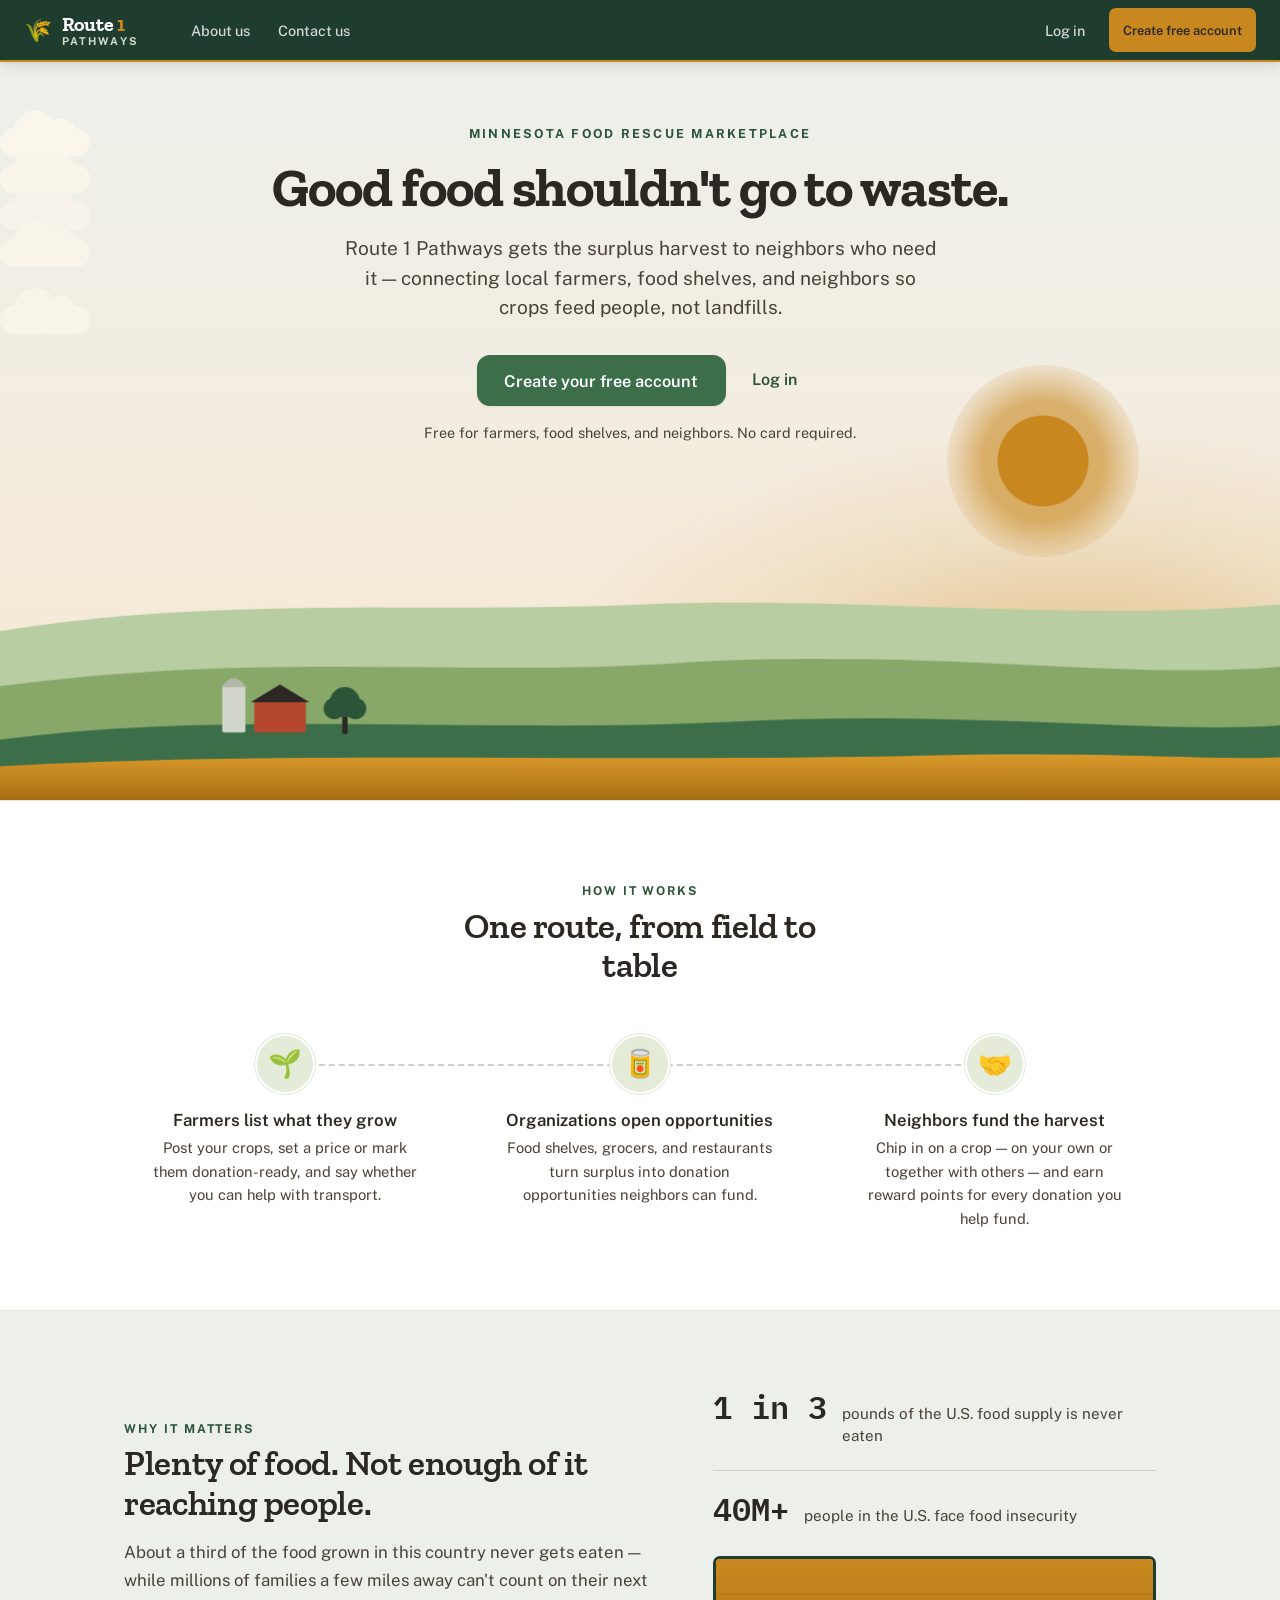
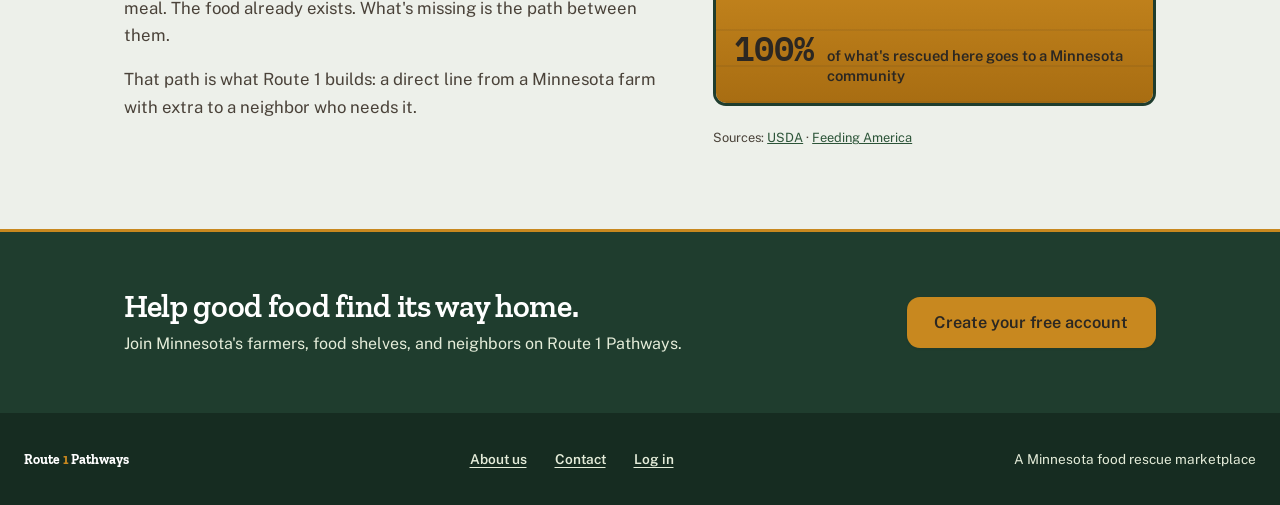
==== commit edda0cc8: "Revert "Visual pass (2/n): bolder showpiece headers with an inline horizon scene" This reverts commi" ====
--- a/Route1/frontend/index.html
+++ b/Route1/frontend/index.html
@@ -24,7 +24,7 @@
     href="https://fonts.googleapis.com/css2?family=Zilla+Slab:wght@500;600;700&family=Public+Sans:wght@400;500;600;700&family=IBM+Plex+Mono:wght@500;600&display=swap"
     rel="stylesheet" />
 
-  <link rel="stylesheet" href="styles.css?v=20260721" />
+  <link rel="stylesheet" href="styles.css?v=20260721b" />
 
   <!-- Google Identity Services (Sign in with Google) -->
   <script src="https://accounts.google.com/gsi/client" async defer></script>
@@ -78,7 +78,7 @@
           async src="https://gc.zgo.at/count.js"></script>
 
   <!-- ── SPA logic ──────────────────────────────────────────────────────── -->
-  <script src="app.js?v=20260721"></script>
+  <script src="app.js?v=20260721b"></script>
 </body>
 
 </html>
--- a/Route1/frontend/styles.css
+++ b/Route1/frontend/styles.css
@@ -4000,4 +4000,172 @@
 
 .req {
     color: var(--clay, #b5462f);
+}
+
+/* ═══════════════════════════════════════════════════════════════════════════
+   VISUAL DEEPENING PASS — carry the landing's "field through the season"
+   language into the signed-in app. Additive only; reuses existing tokens and
+   honors DESIGN.md (value-wears-gold, soil shadows, reduced-motion fallbacks).
+   ═══════════════════════════════════════════════════════════════════════════ */
+
+/* ── Showpiece header: the dawn band grown into a fuller horizon ───────────────
+   Opt-in: <div class="page-header page-header--showpiece">. Layered elliptical
+   gradients suggest a low sun over rolling hills — pure CSS, no extra markup,
+   and static under reduced-motion (only the shared cloud animates). */
+.page-header--showpiece {
+    padding: 2rem 1.75rem 2.4rem;
+    min-height: 132px;
+    align-items: flex-end;
+    background:
+        radial-gradient(58% 90% at 82% 6%, rgba(216, 154, 43, .30), transparent 62%),
+        radial-gradient(130% 78% at 18% 122%, rgba(31, 61, 46, .22), transparent 60%),
+        radial-gradient(125% 66% at 80% 126%, rgba(60, 110, 74, .22), transparent 58%),
+        linear-gradient(118deg, var(--sprout-soft) 0%, #eef2e7 45%, var(--dawn-cream) 100%);
+}
+
+.page-header--showpiece h1,
+.page-header--showpiece h2 {
+    font-family: var(--font-display);
+}
+
+/* ── Composed empty states: a sunlit medallion over a field wash, not a lone
+   emoji. CSS-only upgrade — every existing .empty-state improves for free. */
+.empty-state {
+    position: relative;
+    gap: .85rem;
+    padding: 3.25rem 2rem;
+    background:
+        radial-gradient(72% 62% at 50% 0%, rgba(136, 168, 106, .10), transparent 70%),
+        var(--paper);
+    border: 1px dashed var(--stone-300);
+    border-radius: var(--radius-md);
+    color: var(--soil-soft);
+}
+
+/* the leading emoji becomes a gold-ringed medallion catching dawn light */
+.empty-state>span:first-child {
+    display: grid;
+    place-items: center;
+    width: 78px;
+    height: 78px;
+    font-size: 2rem;
+    line-height: 1;
+    border-radius: 50%;
+    background: radial-gradient(circle at 50% 34%, var(--harvest-soft), var(--sprout-soft));
+    box-shadow: inset 0 0 0 1px var(--stone-200), var(--shadow-sm);
+}
+
+/* a faint horizon furrow behind the medallion for depth */
+.empty-state::before {
+    content: "";
+    position: absolute;
+    top: 3.6rem;
+    left: 22%;
+    right: 22%;
+    height: 1px;
+    background: linear-gradient(90deg, transparent, var(--stone-300), transparent);
+}
+
+.empty-state p {
+    max-width: 42ch;
+    margin: 0 auto;
+}
+
+/* ── Furrow divider: a hairline with a single gold tick (replaces bare <hr>) ─── */
+.furrow-divider,
+hr.divider {
+    position: relative;
+    height: 1px;
+    border: 0;
+    background: var(--stone-200);
+    margin: 1.4rem 0;
+    overflow: visible;
+}
+
+.furrow-divider::after,
+hr.divider::after {
+    content: "";
+    position: absolute;
+    left: 50%;
+    top: 50%;
+    width: 6px;
+    height: 6px;
+    transform: translate(-50%, -50%) rotate(45deg);
+    background: var(--harvest);
+    opacity: .75;
+    border-radius: 1px;
+}
+
+/* ── Hover-lift utility for interactive cards that don't already lift ─────────── */
+.card--lift {
+    transition: box-shadow var(--transition), transform var(--transition), border-color var(--transition);
+}
+
+.card--lift:hover {
+    box-shadow: var(--shadow-md);
+    border-color: var(--sprout);
+    transform: translateY(-2px);
+}
+
+/* ── Value badge: money/points in gold ledger mono (value-wears-gold) ────────── */
+.badge-value {
+    background: var(--harvest-soft);
+    color: var(--harvest-deep);
+    font-family: var(--font-mono);
+    font-variant-numeric: tabular-nums;
+    font-feature-settings: "tnum" 1;
+}
+
+/* ── Order cards: bring the newest page up to the rest of the app ──────────────
+   A quiet pine hairline seats the crop title like the farmer card's banner,
+   the total wears gold, and the whole card lifts on hover. */
+.order-card .order-card-head {
+    padding-bottom: .6rem;
+    border-bottom: 1px solid var(--stone-200);
+}
+
+/* h3 — stays Public Sans per the slab-stops-at-h2 rule, just stronger */
+.order-crop {
+    font-size: 1.1rem;
+    font-weight: 700;
+    letter-spacing: -.01em;
+    color: var(--soil);
+}
+
+.order-card .order-total {
+    font-family: var(--font-mono);
+    font-variant-numeric: tabular-nums;
+    font-feature-settings: "tnum" 1;
+    color: var(--harvest-deep);
+    font-weight: 600;
+}
+
+.order-method {
+    display: inline-flex;
+    align-items: center;
+    gap: .35rem;
+    padding: .25rem .55rem;
+    border-radius: 999px;
+    background: var(--sprout-soft);
+    color: var(--field-dark);
+    font-size: .8rem;
+}
+
+/* ── Points: break the identical 3-tile grid — the total is the hero and wears
+   gold (points ARE rescued value), the other two read as quiet context. ─────── */
+.points-summary-row .stat-card:first-child {
+    background:
+        radial-gradient(80% 120% at 50% 0%, var(--harvest-soft), transparent 72%),
+        var(--paper);
+    border-color: var(--harvest);
+}
+
+.points-summary-row .stat-card:first-child .stat-value {
+    color: var(--harvest-deep);
+    font-size: 2.3rem;
+}
+
+.points-summary-row .stat-card:not(:first-child) .stat-value {
+    color: var(--soil-soft);
+    font-size: 1.5rem;
 }
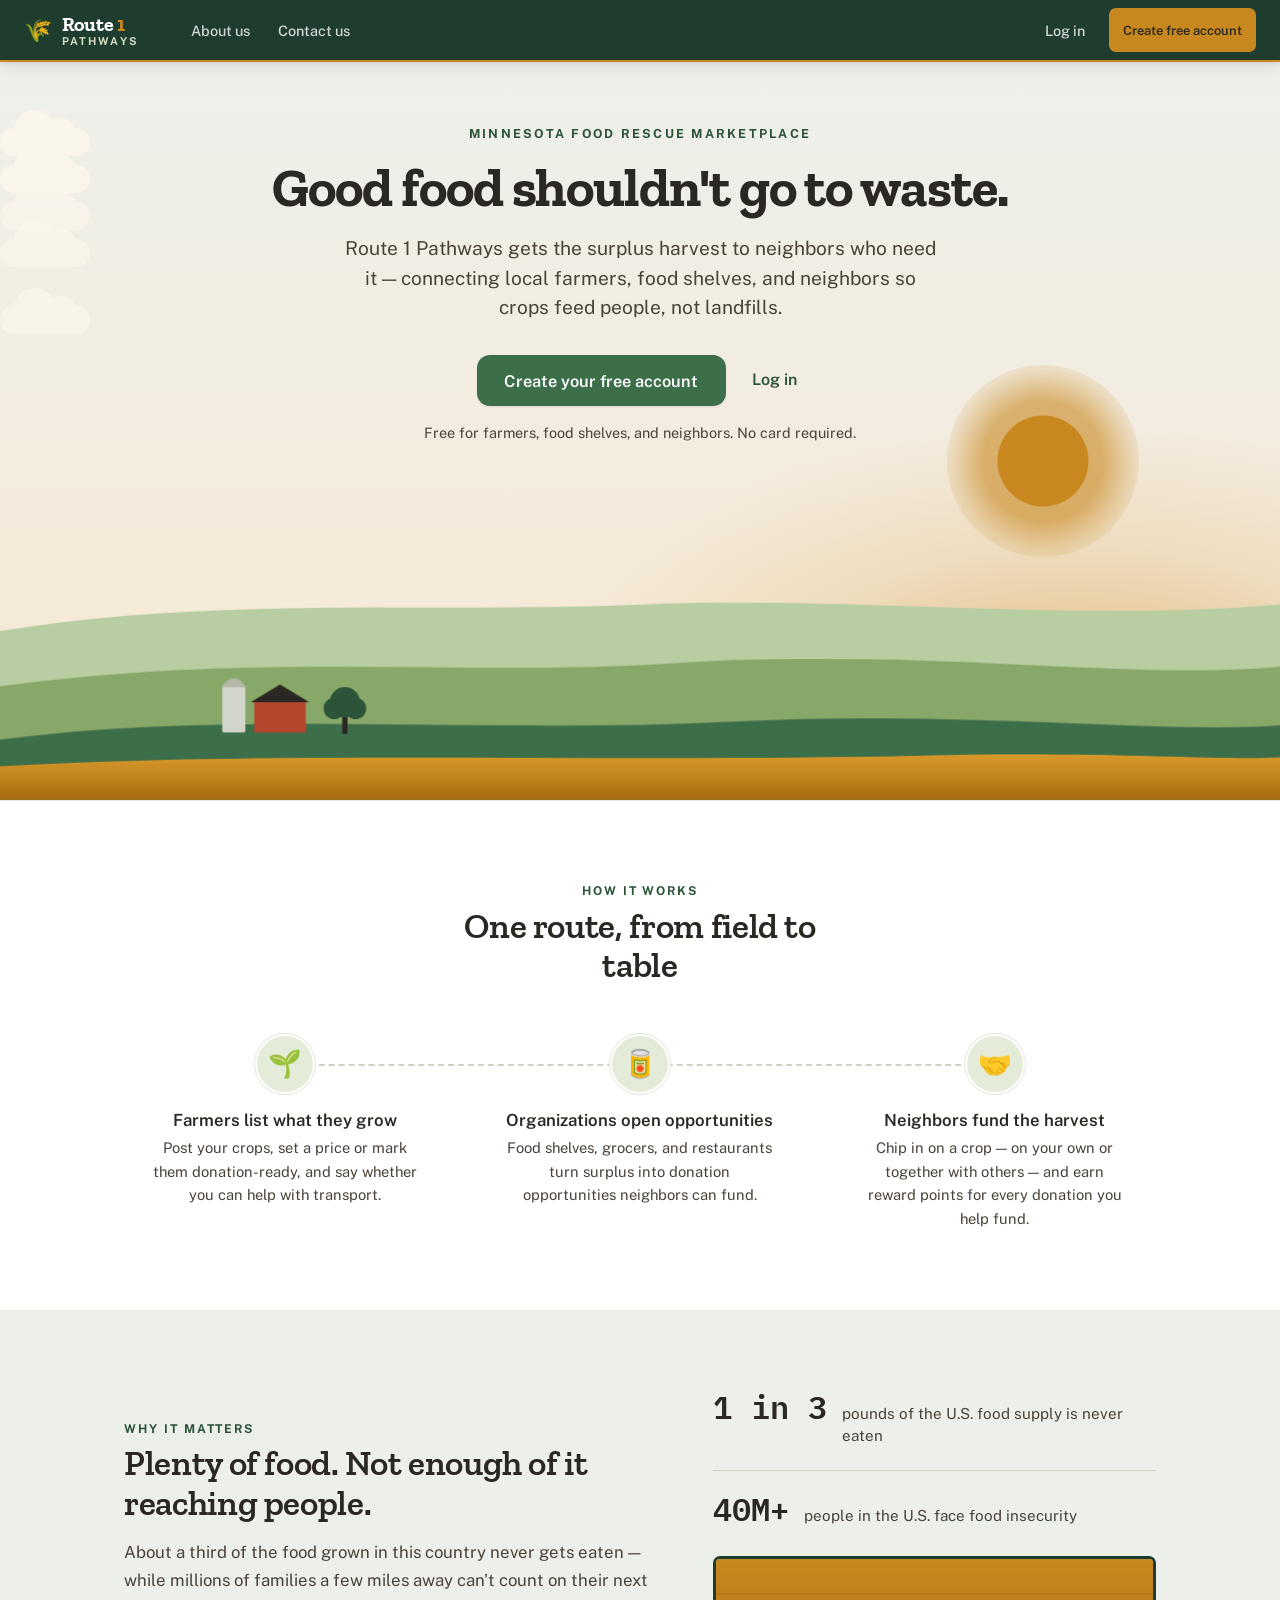
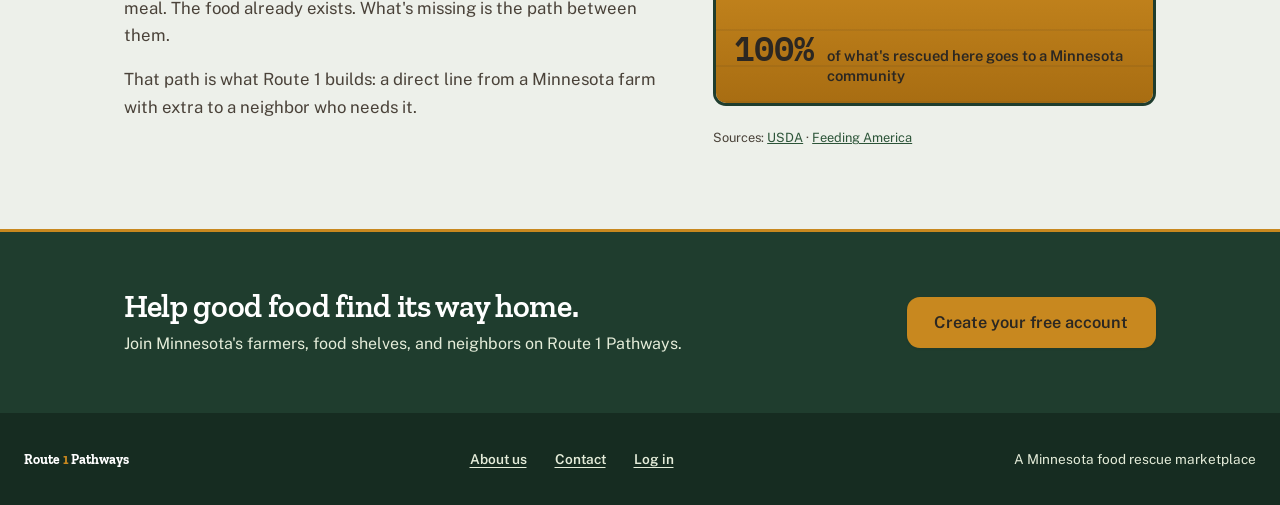
==== commit 9113eb5e: "Fix mobile header overflow (no visual redesign) Two real causes of the "messed up header on mobile":" ====
--- a/Route1/frontend/index.html
+++ b/Route1/frontend/index.html
@@ -24,7 +24,7 @@
     href="https://fonts.googleapis.com/css2?family=Zilla+Slab:wght@500;600;700&family=Public+Sans:wght@400;500;600;700&family=IBM+Plex+Mono:wght@500;600&display=swap"
     rel="stylesheet" />
 
-  <link rel="stylesheet" href="styles.css?v=20260721b" />
+  <link rel="stylesheet" href="styles.css?v=20260721d" />
 
   <!-- Google Identity Services (Sign in with Google) -->
   <script src="https://accounts.google.com/gsi/client" async defer></script>
@@ -78,7 +78,7 @@
           async src="https://gc.zgo.at/count.js"></script>
 
   <!-- ── SPA logic ──────────────────────────────────────────────────────── -->
-  <script src="app.js?v=20260721b"></script>
+  <script src="app.js?v=20260721d"></script>
 </body>
 
 </html>
--- a/Route1/frontend/styles.css
+++ b/Route1/frontend/styles.css
@@ -125,6 +125,10 @@
 html {
     font-size: 16px;
     scroll-behavior: smooth;
+    /* Safety net: never let a stray wide element cause sideways scroll on
+       mobile. `clip` (unlike `hidden`) doesn't create a scroll container, so
+       the sticky header keeps working. */
+    overflow-x: clip;
 }
 
 body {
@@ -1919,14 +1923,45 @@
         display: none;
     }
 
+    /* The user group (name chip + Profile + Logout) must be allowed to wrap and
+       shrink, or it overflows the phone width and breaks the whole bar. */
     .header-user {
         margin-left: auto;
+        flex-wrap: wrap;
+        justify-content: flex-end;
+        row-gap: .4rem;
+        min-width: 0;
+    }
+
+    .user-chip {
+        max-width: 44vw;
     }
 }
 
 @media (max-width: 600px) {
     .header-inner {
         padding: .6rem 1rem;
+    }
+
+    /* tighter controls so the chip + two buttons fit a small phone */
+    .header-user {
+        gap: .4rem;
+    }
+
+    .header-user .nav-link {
+        padding: .4rem .55rem;
+    }
+
+    .site-header .btn-sm {
+        padding: 0 .7rem;
+    }
+
+    .user-chip {
+        max-width: 40vw;
+    }
+
+    .page-header {
+        padding: 1rem 1.1rem;
     }
 
     .main-content {
@@ -4000,172 +4035,4 @@
 
 .req {
     color: var(--clay, #b5462f);
-}
-
-/* ═══════════════════════════════════════════════════════════════════════════
-   VISUAL DEEPENING PASS — carry the landing's "field through the season"
-   language into the signed-in app. Additive only; reuses existing tokens and
-   honors DESIGN.md (value-wears-gold, soil shadows, reduced-motion fallbacks).
-   ═══════════════════════════════════════════════════════════════════════════ */
-
-/* ── Showpiece header: the dawn band grown into a fuller horizon ───────────────
-   Opt-in: <div class="page-header page-header--showpiece">. Layered elliptical
-   gradients suggest a low sun over rolling hills — pure CSS, no extra markup,
-   and static under reduced-motion (only the shared cloud animates). */
-.page-header--showpiece {
-    padding: 2rem 1.75rem 2.4rem;
-    min-height: 132px;
-    align-items: flex-end;
-    background:
-        radial-gradient(58% 90% at 82% 6%, rgba(216, 154, 43, .30), transparent 62%),
-        radial-gradient(130% 78% at 18% 122%, rgba(31, 61, 46, .22), transparent 60%),
-        radial-gradient(125% 66% at 80% 126%, rgba(60, 110, 74, .22), transparent 58%),
-        linear-gradient(118deg, var(--sprout-soft) 0%, #eef2e7 45%, var(--dawn-cream) 100%);
-}
-
-.page-header--showpiece h1,
-.page-header--showpiece h2 {
-    font-family: var(--font-display);
-}
-
-/* ── Composed empty states: a sunlit medallion over a field wash, not a lone
-   emoji. CSS-only upgrade — every existing .empty-state improves for free. */
-.empty-state {
-    position: relative;
-    gap: .85rem;
-    padding: 3.25rem 2rem;
-    background:
-        radial-gradient(72% 62% at 50% 0%, rgba(136, 168, 106, .10), transparent 70%),
-        var(--paper);
-    border: 1px dashed var(--stone-300);
-    border-radius: var(--radius-md);
-    color: var(--soil-soft);
-}
-
-/* the leading emoji becomes a gold-ringed medallion catching dawn light */
-.empty-state>span:first-child {
-    display: grid;
-    place-items: center;
-    width: 78px;
-    height: 78px;
-    font-size: 2rem;
-    line-height: 1;
-    border-radius: 50%;
-    background: radial-gradient(circle at 50% 34%, var(--harvest-soft), var(--sprout-soft));
-    box-shadow: inset 0 0 0 1px var(--stone-200), var(--shadow-sm);
-}
-
-/* a faint horizon furrow behind the medallion for depth */
-.empty-state::before {
-    content: "";
-    position: absolute;
-    top: 3.6rem;
-    left: 22%;
-    right: 22%;
-    height: 1px;
-    background: linear-gradient(90deg, transparent, var(--stone-300), transparent);
-}
-
-.empty-state p {
-    max-width: 42ch;
-    margin: 0 auto;
-}
-
-/* ── Furrow divider: a hairline with a single gold tick (replaces bare <hr>) ─── */
-.furrow-divider,
-hr.divider {
-    position: relative;
-    height: 1px;
-    border: 0;
-    background: var(--stone-200);
-    margin: 1.4rem 0;
-    overflow: visible;
-}
-
-.furrow-divider::after,
-hr.divider::after {
-    content: "";
-    position: absolute;
-    left: 50%;
-    top: 50%;
-    width: 6px;
-    height: 6px;
-    transform: translate(-50%, -50%) rotate(45deg);
-    background: var(--harvest);
-    opacity: .75;
-    border-radius: 1px;
-}
-
-/* ── Hover-lift utility for interactive cards that don't already lift ─────────── */
-.card--lift {
-    transition: box-shadow var(--transition), transform var(--transition), border-color var(--transition);
-}
-
-.card--lift:hover {
-    box-shadow: var(--shadow-md);
-    border-color: var(--sprout);
-    transform: translateY(-2px);
-}
-
-/* ── Value badge: money/points in gold ledger mono (value-wears-gold) ────────── */
-.badge-value {
-    background: var(--harvest-soft);
-    color: var(--harvest-deep);
-    font-family: var(--font-mono);
-    font-variant-numeric: tabular-nums;
-    font-feature-settings: "tnum" 1;
-}
-
-/* ── Order cards: bring the newest page up to the rest of the app ──────────────
-   A quiet pine hairline seats the crop title like the farmer card's banner,
-   the total wears gold, and the whole card lifts on hover. */
-.order-card .order-card-head {
-    padding-bottom: .6rem;
-    border-bottom: 1px solid var(--stone-200);
-}
-
-/* h3 — stays Public Sans per the slab-stops-at-h2 rule, just stronger */
-.order-crop {
-    font-size: 1.1rem;
-    font-weight: 700;
-    letter-spacing: -.01em;
-    color: var(--soil);
-}
-
-.order-card .order-total {
-    font-family: var(--font-mono);
-    font-variant-numeric: tabular-nums;
-    font-feature-settings: "tnum" 1;
-    color: var(--harvest-deep);
-    font-weight: 600;
-}
-
-.order-method {
-    display: inline-flex;
-    align-items: center;
-    gap: .35rem;
-    padding: .25rem .55rem;
-    border-radius: 999px;
-    background: var(--sprout-soft);
-    color: var(--field-dark);
-    font-size: .8rem;
-}
-
-/* ── Points: break the identical 3-tile grid — the total is the hero and wears
-   gold (points ARE rescued value), the other two read as quiet context. ─────── */
-.points-summary-row .stat-card:first-child {
-    background:
-        radial-gradient(80% 120% at 50% 0%, var(--harvest-soft), transparent 72%),
-        var(--paper);
-    border-color: var(--harvest);
-}
-
-.points-summary-row .stat-card:first-child .stat-value {
-    color: var(--harvest-deep);
-    font-size: 2.3rem;
-}
-
-.points-summary-row .stat-card:not(:first-child) .stat-value {
-    color: var(--soil-soft);
-    font-size: 1.5rem;
 }
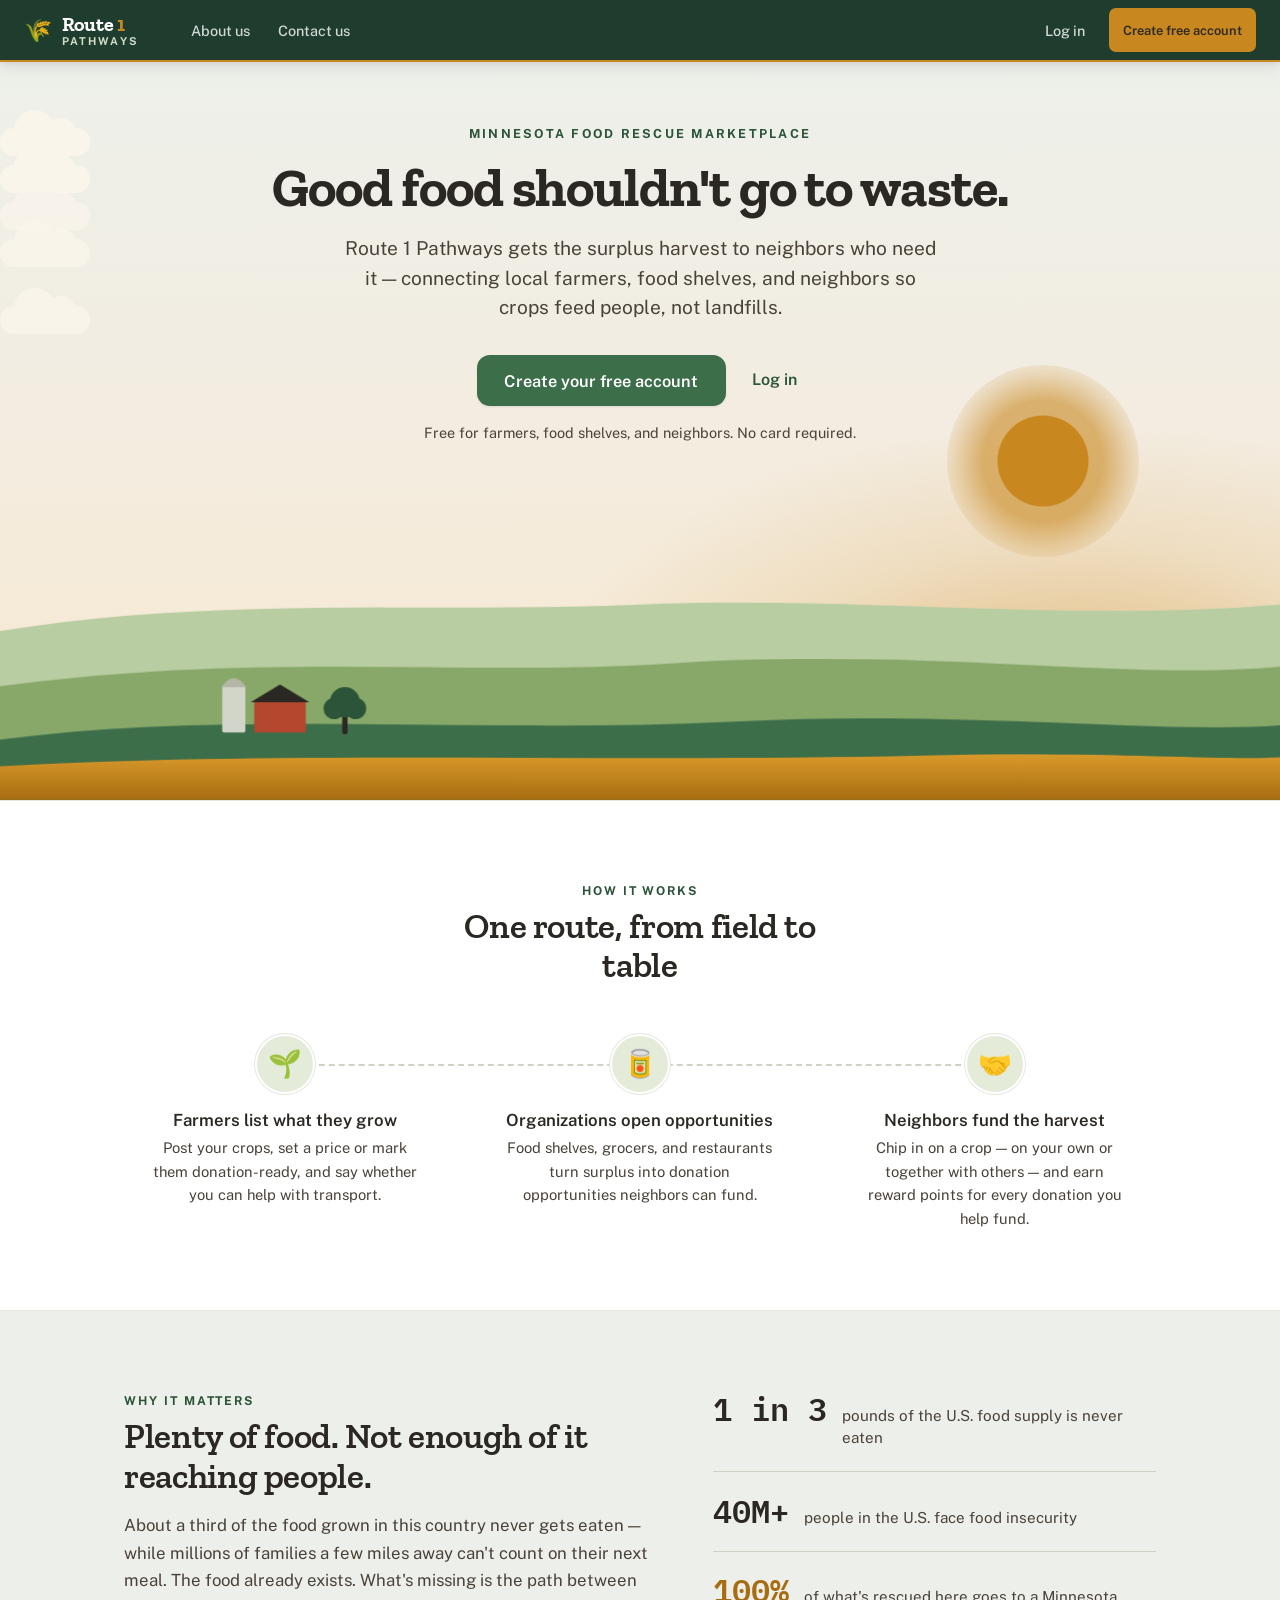
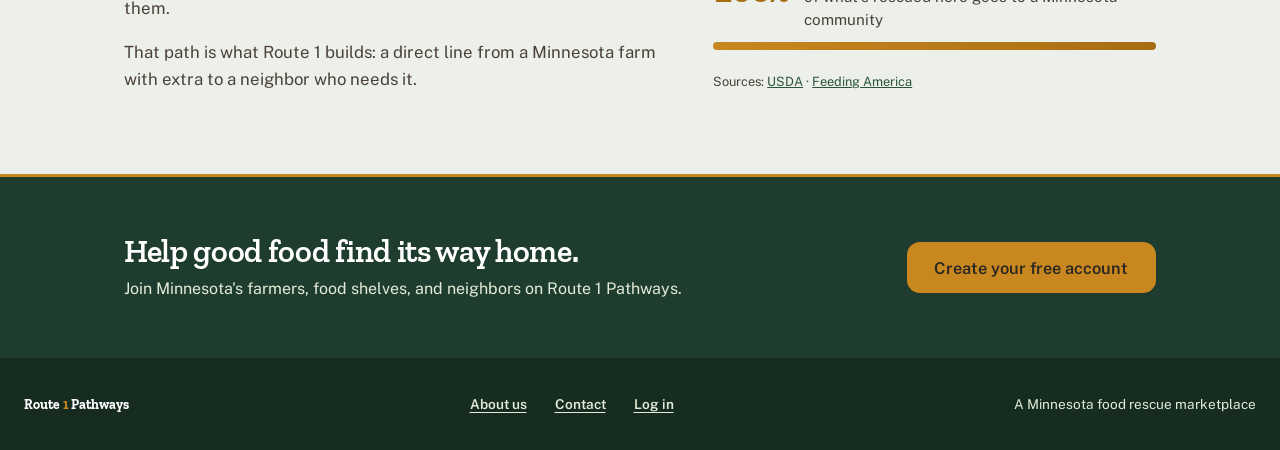
==== commit 9cc263a5: "Fix points-page tier label alignment + landing impact slab Points page: the silo was centered in the" ====
--- a/Route1/frontend/index.html
+++ b/Route1/frontend/index.html
@@ -24,7 +24,7 @@
     href="https://fonts.googleapis.com/css2?family=Zilla+Slab:wght@500;600;700&family=Public+Sans:wght@400;500;600;700&family=IBM+Plex+Mono:wght@500;600&display=swap"
     rel="stylesheet" />
 
-  <link rel="stylesheet" href="styles.css?v=20260721d" />
+  <link rel="stylesheet" href="styles.css?v=20260721f" />
 
   <!-- Google Identity Services (Sign in with Google) -->
   <script src="https://accounts.google.com/gsi/client" async defer></script>
@@ -78,7 +78,7 @@
           async src="https://gc.zgo.at/count.js"></script>
 
   <!-- ── SPA logic ──────────────────────────────────────────────────────── -->
-  <script src="app.js?v=20260721d"></script>
+  <script src="app.js?v=20260721e"></script>
 </body>
 
 </html>
--- a/Route1/frontend/styles.css
+++ b/Route1/frontend/styles.css
@@ -2562,8 +2562,10 @@
     position: relative;
     display: flex;
     flex-direction: column;
-    align-items: center;
-    padding: 1.5rem 0;
+    /* The silo hugs the right edge so the tier labels, which hang off its left,
+       sit inside the card instead of overflowing it. */
+    align-items: flex-end;
+    padding: 1.5rem .75rem 1.5rem 0;
     height: 360px;
     /* definite height so the silo fill's percentage resolves */
 }
@@ -2635,7 +2637,9 @@
 .tier-marker {
     position: absolute;
     left: 50%;
-    transform: translateX(-50%);
+    /* The 2px border sits above the box's `bottom` edge, so nudge down 1px to
+       put the middle of the notch exactly on the threshold line the labels use. */
+    transform: translate(-50%, 1px);
     width: 38px;
     height: 0;
     border-top: 2px dashed rgba(43, 39, 34, .35);
@@ -2659,9 +2663,12 @@
     /* 500 pts */
 }
 
-/* Tier labels hang off the silo's left edge, centered on their notch line */
+/* Tier labels hang off the silo's left edge, centered on their notch line.
+   row-reverse anchors the emoji badge nearest the silo so all three badges
+   line up in a clean column at their notches; the text reads to their left. */
 .tier-label {
     display: flex;
+    flex-direction: row-reverse;
     align-items: center;
     gap: .6rem;
     position: absolute;
@@ -2697,6 +2704,7 @@
     display: flex;
     flex-direction: column;
     line-height: 1.3;
+    text-align: right;
 }
 
 .tier-info strong {
@@ -2863,6 +2871,21 @@
 /* Same full-bleed via a JS-set class — fallback for browsers without :has()
    (kept as a separate rule; a :has() selector in a list would invalidate it) */
 .main-content.is-landing {
+    max-width: none;
+    margin: 0;
+    padding: 0;
+}
+
+/* The login/auth screen is also a full-bleed atmosphere page — break it out of
+   the centered 1280px column so its dawn/sunset background fills the whole
+   viewport instead of sitting in a boxed rectangle around the card. */
+.main-content:has(> .auth-page) {
+    max-width: none;
+    margin: 0;
+    padding: 0;
+}
+
+.main-content.is-auth {
     max-width: none;
     margin: 0;
     padding: 0;
@@ -3495,64 +3518,58 @@
     color: var(--soil-soft);
 }
 
-/* The crate: pine walls, gold fill risen to the brim */
+/* The third fact keeps the rhythm of the two above it — same separator, same
+   type scale. It earns the gold on the number, plus a meter filled to the brim. */
 .impact-vessel {
-    position: relative;
-    overflow: hidden;
-    height: 150px;
-    border: 3px solid var(--pine);
-    border-radius: var(--radius-sm) var(--radius-sm) var(--radius-md) var(--radius-md);
-    background: var(--harvest-soft);
-    margin-top: .4rem;
-}
-
+    display: flex;
+    flex-direction: column;
+    gap: .7rem;
+    border-top: 1px solid var(--stone-300);
+    padding-top: 1.4rem;
+}
+
+.impact-vessel-copy {
+    display: flex;
+    align-items: baseline;
+    gap: .9rem;
+}
+
+.impact-vessel-num {
+    font-size: 2rem;
+    font-weight: 600;
+    color: var(--harvest-deep);
+    line-height: 1;
+    white-space: nowrap;
+}
+
+.impact-vessel-label {
+    font-size: .95rem;
+    line-height: 1.45;
+    color: var(--soil-soft);
+}
+
+/* The meter: a full bar of harvest gold — the rescued value, filled to 100% */
 .impact-vessel-fill {
-    position: absolute;
-    inset: 0;
-    transform-origin: bottom;
-    background:
-        /* faint slat lines, like a crate filling grain */
-        repeating-linear-gradient(180deg,
-            transparent 0 34px,
-            rgba(43, 39, 34, .08) 34px 36px),
-        linear-gradient(180deg, var(--harvest) 0%, var(--harvest-deep) 100%);
-}
-
-.impact-vessel-copy {
-    position: absolute;
-    inset: auto 1.1rem 1rem 1.1rem;
-    display: flex;
-    align-items: baseline;
-    gap: .8rem;
-}
-
-.impact-vessel-num {
-    font-size: 2.1rem;
-    font-weight: 600;
-    color: var(--soil);
-    line-height: 1;
-}
-
-.impact-vessel-label {
-    font-size: .92rem;
-    line-height: 1.4;
-    font-weight: 600;
-    color: var(--soil);
-}
-
-/* Enhancement only: when JS reveals the section, the crate fills upward.
-   Default (no JS, reduced motion) is the full crate — content never hidden. */
+    order: 2;
+    height: 8px;
+    border-radius: 999px;
+    transform-origin: left center;
+    background: linear-gradient(90deg, var(--harvest) 0%, var(--harvest-deep) 100%);
+}
+
+/* Enhancement only: when JS reveals the section, the meter fills across.
+   Default (no JS, reduced motion) is the full bar — content never hidden. */
 .js-reveal .landing-why.reveal.in .impact-vessel-fill {
     animation: harvestFill 1.1s cubic-bezier(.22, .61, .36, 1) both;
 }
 
 @keyframes harvestFill {
     from {
-        transform: scaleY(.12);
+        transform: scaleX(.06);
     }
 
     to {
-        transform: scaleY(1);
+        transform: scaleX(1);
     }
 }
 
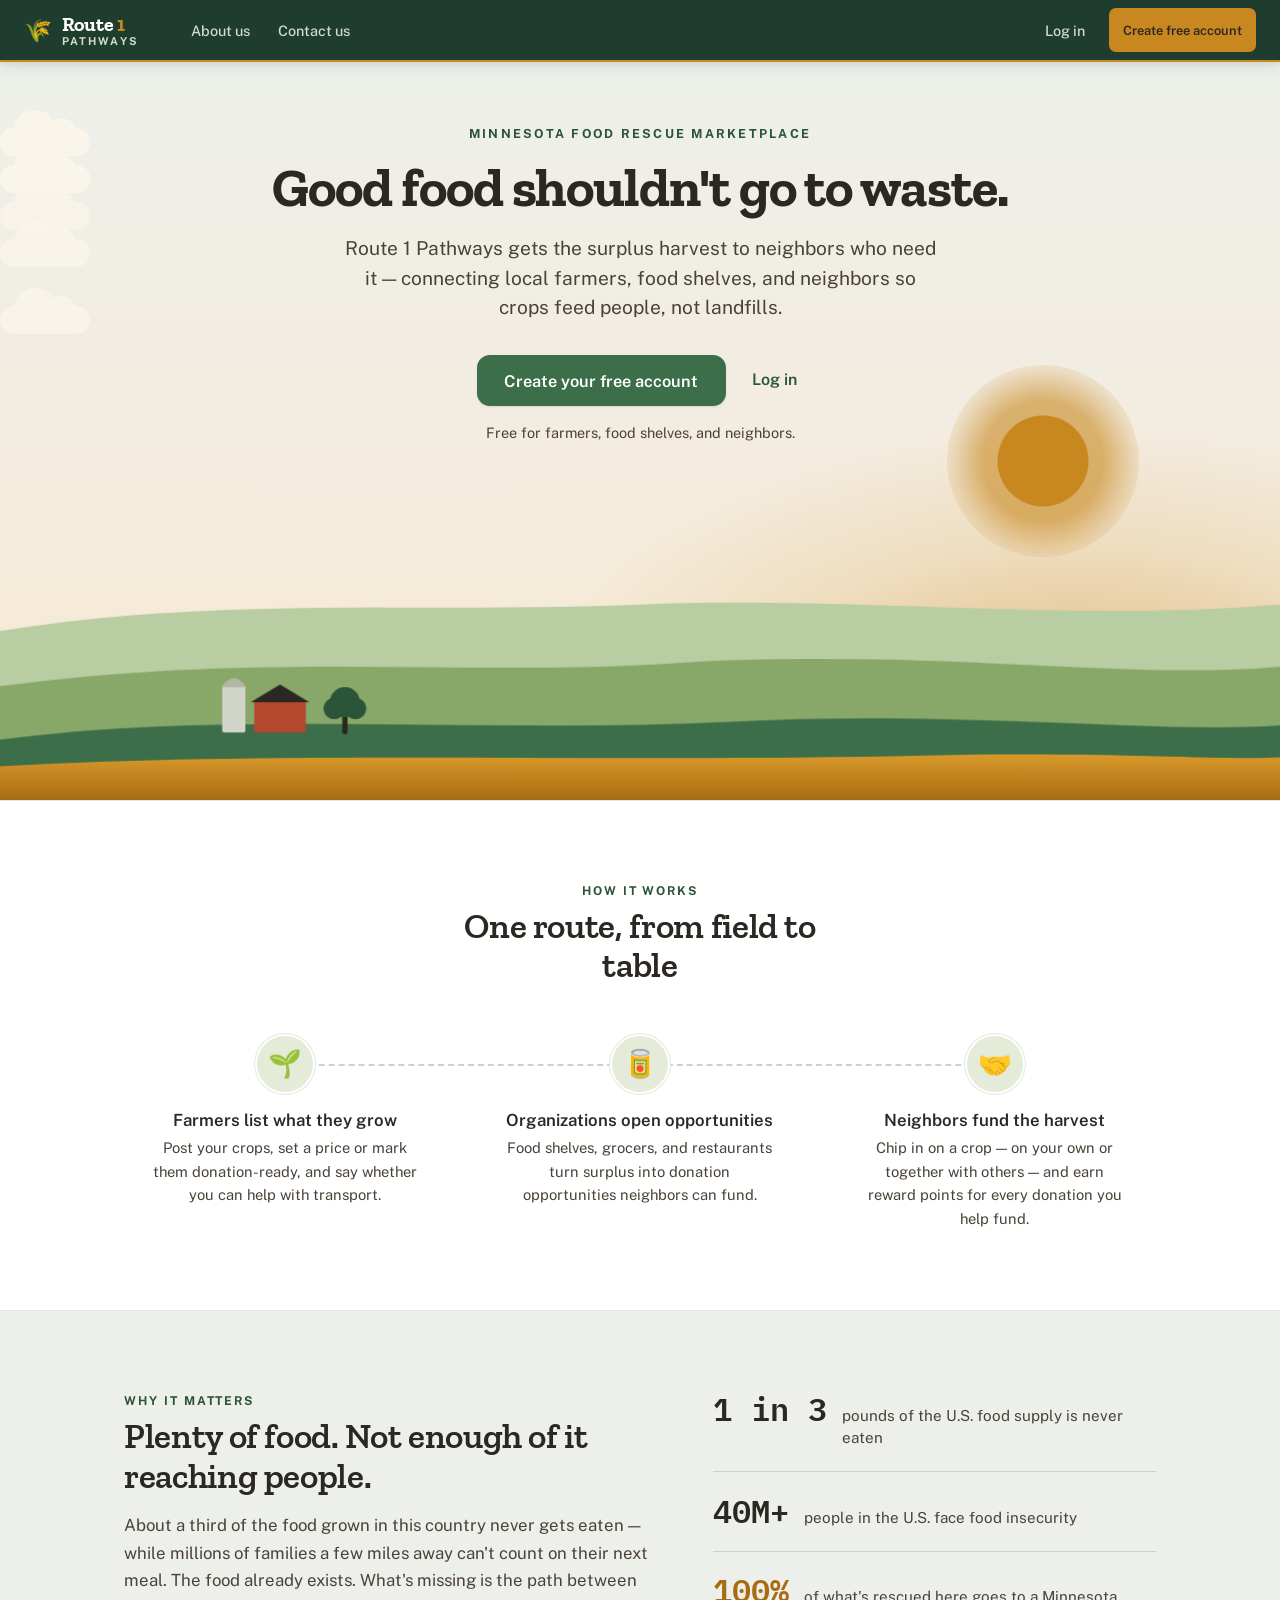
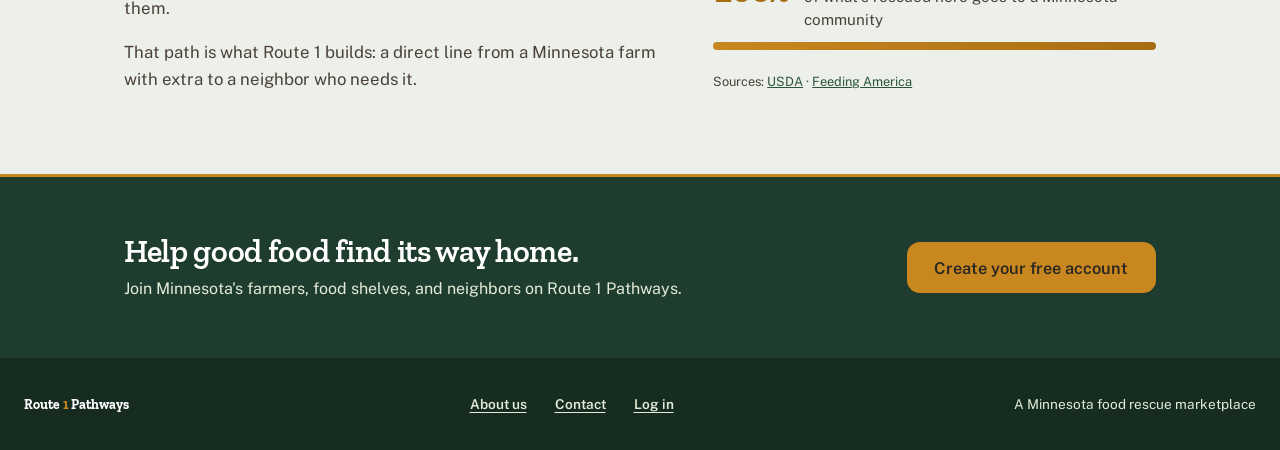
==== commit 3eb1475e: "Give every member a face and a story Identity rendered as a bare name string everywhere on the site," ====
--- a/Route1/frontend/index.html
+++ b/Route1/frontend/index.html
@@ -24,7 +24,7 @@
     href="https://fonts.googleapis.com/css2?family=Zilla+Slab:wght@500;600;700&family=Public+Sans:wght@400;500;600;700&family=IBM+Plex+Mono:wght@500;600&display=swap"
     rel="stylesheet" />
 
-  <link rel="stylesheet" href="styles.css?v=20260721f" />
+  <link rel="stylesheet" href="styles.css?v=20260722a" />
 
   <!-- Google Identity Services (Sign in with Google) -->
   <script src="https://accounts.google.com/gsi/client" async defer></script>
@@ -78,7 +78,7 @@
           async src="https://gc.zgo.at/count.js"></script>
 
   <!-- ── SPA logic ──────────────────────────────────────────────────────── -->
-  <script src="app.js?v=20260721e"></script>
+  <script src="app.js?v=20260722a"></script>
 </body>
 
 </html>
--- a/Route1/frontend/styles.css
+++ b/Route1/frontend/styles.css
@@ -4052,4 +4052,285 @@
 
 .req {
     color: var(--clay, #b5462f);
-}+}
+
+/* ══════════════════════════════════════════════════════════════════════════════
+   PEOPLE — avatars, profiles, and the nudge to fill one in
+
+   Identity used to render as a bare name string everywhere. These rules give
+   every person a face: a photo when they've uploaded one, initials on a
+   coloured disc when they haven't. The tones are pine / field / sprout / soil /
+   clay — never harvest gold, which stays reserved for money and points.
+   ══════════════════════════════════════════════════════════════════════════════ */
+
+.avatar {
+    flex: none;
+    display: inline-flex;
+    align-items: center;
+    justify-content: center;
+    border-radius: 50%;
+    object-fit: cover;
+    background: var(--stone-200);
+    overflow: hidden;
+    vertical-align: middle;
+}
+
+.avatar-sm { width: 28px;  height: 28px;  font-size: .7rem; }
+.avatar-md { width: 56px;  height: 56px;  font-size: 1.15rem; }
+.avatar-lg { width: 96px;  height: 96px;  font-size: 2rem; }
+
+.avatar-initials {
+    color: var(--morning);
+    font-weight: 600;
+    letter-spacing: .02em;
+    line-height: 1;
+    user-select: none;
+}
+
+.av-pine   { background: var(--pine); }
+.av-field  { background: var(--field-dark); }
+.av-sprout { background: #5d7a44; }   /* darkened sprout: --morning glyphs need 4.5:1 */
+.av-soil   { background: var(--soil); }
+.av-clay   { background: var(--clay); }
+
+/* Header chip — the user's own face, beside their name */
+.user-chip {
+    display: inline-flex;
+    align-items: center;
+    gap: .45rem;
+}
+
+.user-chip .avatar {
+    width: 24px;
+    height: 24px;
+    font-size: .62rem;
+}
+
+/* Listing card — a face on the farmer line */
+.listing-farmer-line {
+    display: flex;
+    align-items: center;
+    gap: .5rem;
+}
+
+/* ── Listing detail: "Who grew this" ─────────────────────────────────────────
+   Replaces a label/value spec sheet, which is a poor way to introduce a human. */
+.grower-head {
+    display: flex;
+    align-items: center;
+    gap: .85rem;
+    text-decoration: none;
+    color: inherit;
+    padding: .35rem;
+    margin: -.35rem;
+    border-radius: var(--radius-sm);
+    transition: background var(--transition);
+}
+
+.grower-head:hover { background: var(--stone-100); }
+
+.grower-id {
+    display: flex;
+    flex-direction: column;
+    gap: .1rem;
+    min-width: 0;
+}
+
+.grower-name {
+    font-weight: 600;
+    font-size: 1.05rem;
+    color: var(--soil);
+}
+
+.grower-org,
+.grower-tagline {
+    font-size: .875rem;
+    color: var(--soil-soft);
+}
+
+.grower-tagline { font-style: italic; }
+
+.grower-meta {
+    font-size: .82rem;
+    color: var(--ash);
+    margin-top: .7rem;
+}
+
+.grower-bio {
+    margin-top: .6rem;
+    font-size: .95rem;
+    line-height: 1.6;
+    color: var(--soil-soft);
+}
+
+/* ── Public profile page (#/u/<id>) ──────────────────────────────────────── */
+.profile-hero-head {
+    display: flex;
+    align-items: center;
+    gap: 1.25rem;
+    flex-wrap: wrap;
+}
+
+.profile-role {
+    display: inline-block;
+    font-size: .7rem;
+    letter-spacing: .09em;
+    text-transform: uppercase;
+    color: var(--field-dark);
+    font-weight: 600;
+}
+
+.profile-name {
+    font-size: 1.6rem;
+    line-height: 1.2;
+    margin: .15rem 0 0;
+}
+
+.profile-org {
+    font-size: 1rem;
+    color: var(--soil-soft);
+    margin: .1rem 0 0;
+}
+
+.profile-tagline {
+    font-size: 1rem;
+    font-style: italic;
+    color: var(--soil-soft);
+    margin: .4rem 0 0;
+}
+
+.profile-meta {
+    font-size: .82rem;
+    color: var(--ash);
+    margin: .5rem 0 0;
+}
+
+.profile-story {
+    margin-top: 1.5rem;
+    padding-top: 1.25rem;
+    border-top: 1px solid var(--stone-200);
+}
+
+.profile-story-heading {
+    font-size: .72rem;
+    letter-spacing: .1em;
+    text-transform: uppercase;
+    color: var(--ash);
+    margin-bottom: .6rem;
+}
+
+.profile-story p {
+    font-size: 1.02rem;
+    line-height: 1.7;
+    color: var(--soil);
+    margin-bottom: .8rem;
+    max-width: 62ch;
+}
+
+.profile-actions {
+    display: flex;
+    flex-wrap: wrap;
+    gap: .6rem;
+    margin-top: 1.4rem;
+}
+
+/* ── Avatar editor (profile settings) ────────────────────────────────────── */
+.avatar-editor {
+    display: flex;
+    align-items: center;
+    gap: 1.25rem;
+    flex-wrap: wrap;
+    margin-bottom: 1.25rem;
+}
+
+.avatar-editor-controls {
+    display: flex;
+    align-items: center;
+    flex-wrap: wrap;
+    gap: .5rem;
+}
+
+.avatar-hint,
+.field-hint {
+    flex-basis: 100%;
+    font-size: .78rem;
+    color: var(--ash);
+    margin: .3rem 0 0;
+}
+
+.field-hint { text-align: right; }
+
+.form-group-narrow { max-width: 200px; }
+
+/* Visually hidden but reachable — the real file input behind a styled button */
+.visually-hidden {
+    position: absolute;
+    width: 1px;
+    height: 1px;
+    padding: 0;
+    margin: -1px;
+    overflow: hidden;
+    clip: rect(0, 0, 0, 0);
+    white-space: nowrap;
+    border: 0;
+}
+
+/* ── Conversation rows ───────────────────────────────────────────────────────
+   Overrides the column layout above: avatar | name+preview | time. */
+.conv-item {
+    flex-direction: row;
+    align-items: center;
+    gap: .6rem;
+}
+
+.conv-body {
+    display: flex;
+    flex-direction: column;
+    gap: .15rem;
+    min-width: 0;
+    flex: 1;
+}
+
+.conv-body .conv-preview { max-width: none; }
+
+.conv-item .conv-meta {
+    flex-direction: column;
+    align-items: flex-end;
+    gap: .3rem;
+    flex: none;
+}
+
+/* ── Profile completeness nudge ──────────────────────────────────────────────
+   Field green, not gold: this is an invitation, not a value. */
+.profile-nudge {
+    display: flex;
+    align-items: center;
+    justify-content: space-between;
+    flex-wrap: wrap;
+    gap: 1rem;
+    border-left: 4px solid var(--field);
+}
+
+.profile-nudge h3 {
+    font-size: 1.05rem;
+    margin: 0 0 .25rem;
+}
+
+.profile-nudge p {
+    font-size: .9rem;
+    color: var(--soil-soft);
+    margin: 0;
+    max-width: 60ch;
+}
+
+.profile-nudge-actions {
+    display: flex;
+    gap: .5rem;
+    flex-wrap: wrap;
+}
+
+@media (max-width: 640px) {
+    .profile-hero-head { gap: .9rem; }
+    .avatar-lg { width: 72px; height: 72px; font-size: 1.5rem; }
+    .profile-name { font-size: 1.35rem; }
+}
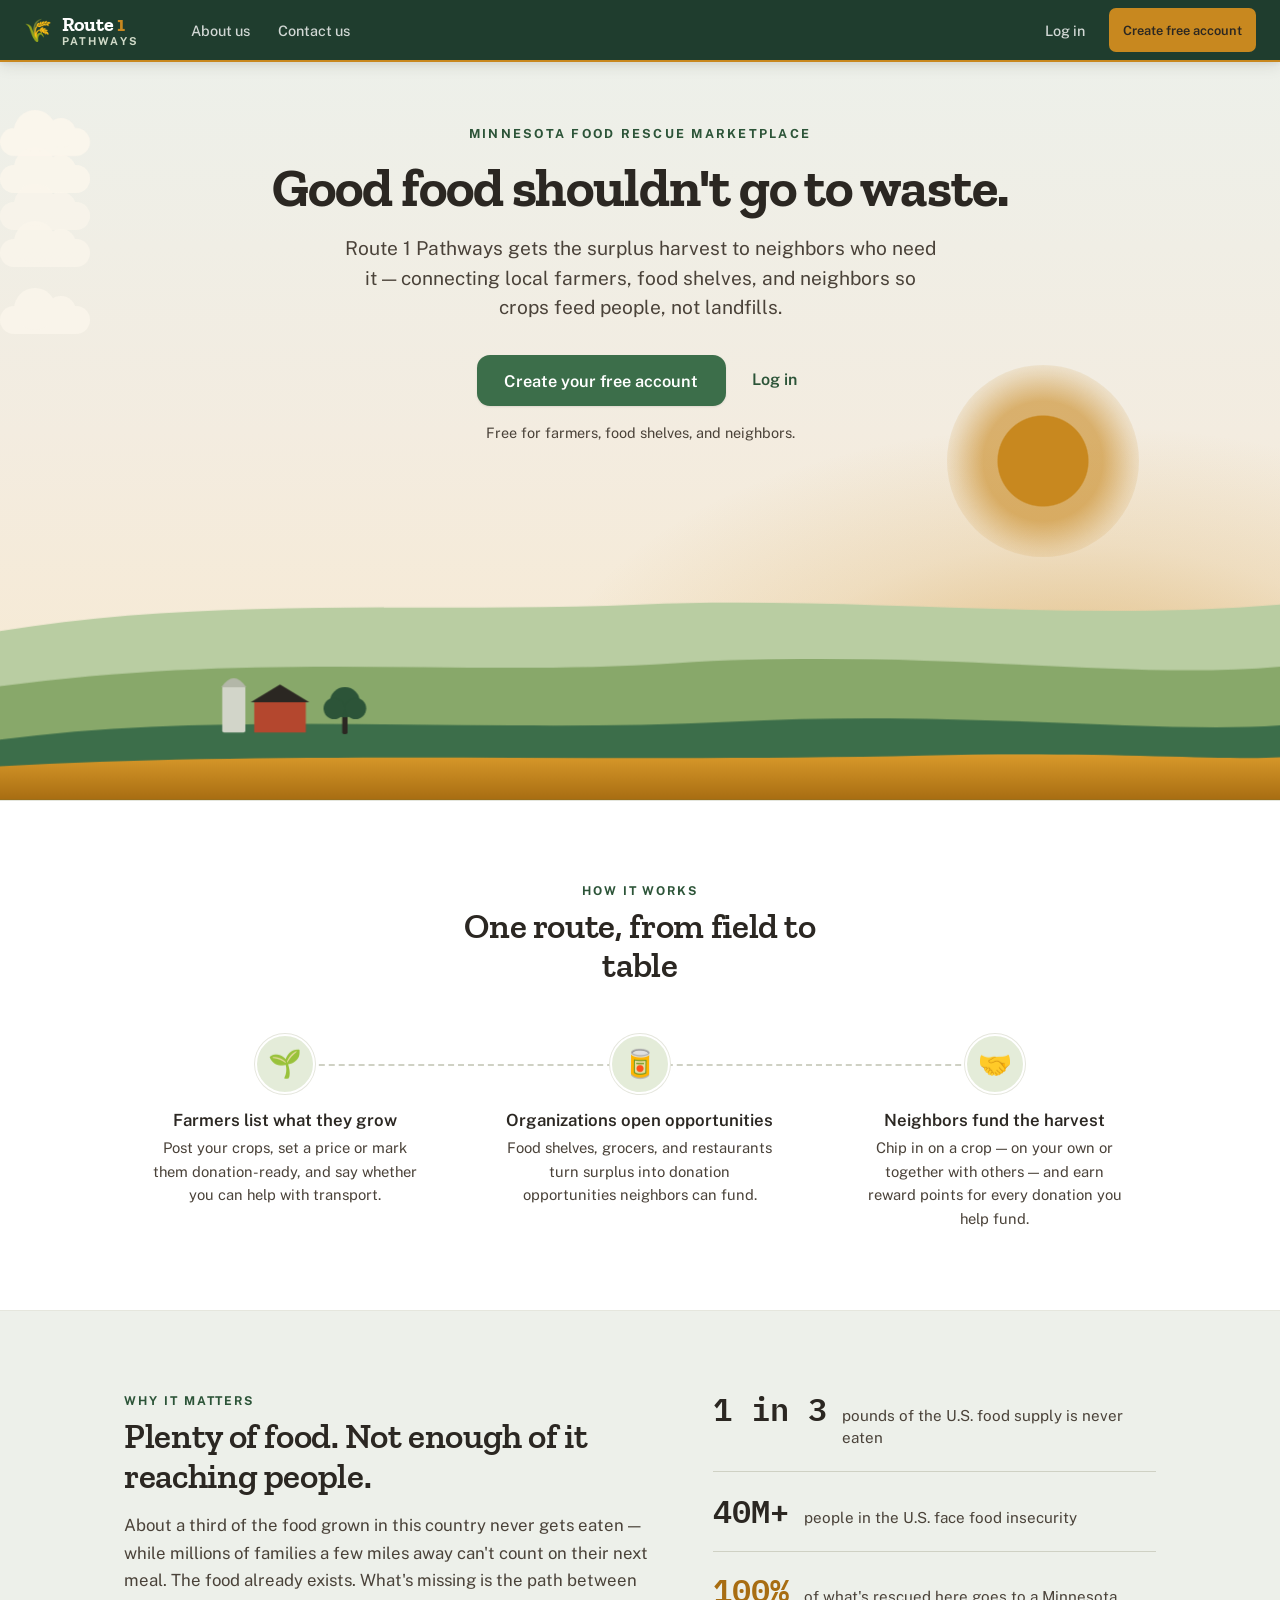
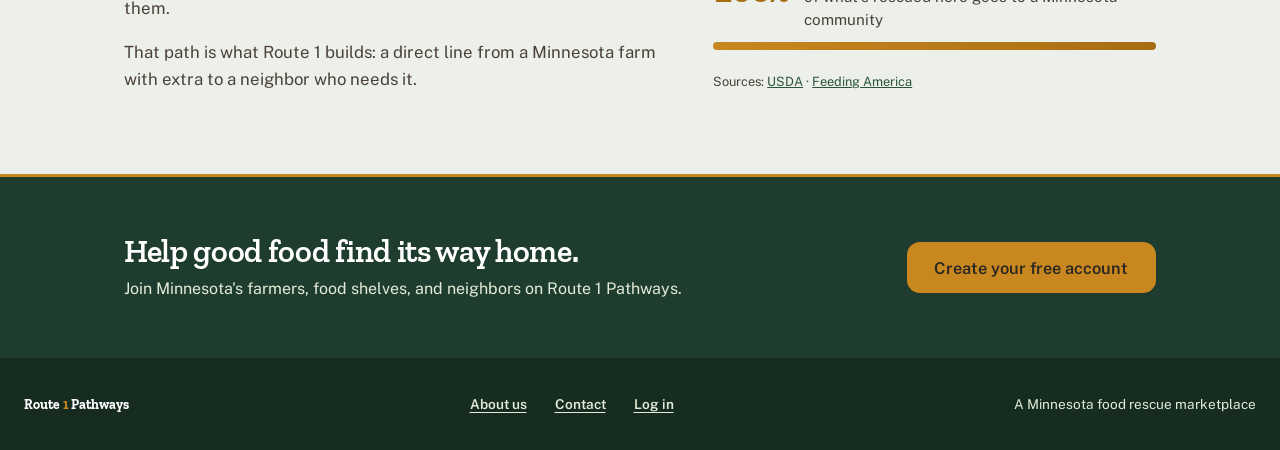
==== commit c662cfd0: "Stop listings promising stock that's already spoken for quantity_available only drops when payment l" ====
--- a/Route1/frontend/index.html
+++ b/Route1/frontend/index.html
@@ -24,7 +24,7 @@
     href="https://fonts.googleapis.com/css2?family=Zilla+Slab:wght@500;600;700&family=Public+Sans:wght@400;500;600;700&family=IBM+Plex+Mono:wght@500;600&display=swap"
     rel="stylesheet" />
 
-  <link rel="stylesheet" href="styles.css?v=20260722a" />
+  <link rel="stylesheet" href="styles.css?v=20260722b" />
 
   <!-- Google Identity Services (Sign in with Google) -->
   <script src="https://accounts.google.com/gsi/client" async defer></script>
@@ -78,7 +78,7 @@
           async src="https://gc.zgo.at/count.js"></script>
 
   <!-- ── SPA logic ──────────────────────────────────────────────────────── -->
-  <script src="app.js?v=20260722a"></script>
+  <script src="app.js?v=20260722b"></script>
 </body>
 
 </html>
--- a/Route1/frontend/styles.css
+++ b/Route1/frontend/styles.css
@@ -4334,3 +4334,35 @@
     .avatar-lg { width: 72px; height: 72px; font-size: 1.5rem; }
     .profile-name { font-size: 1.35rem; }
 }
+
+
+/* ── Stock that's promised but not yet paid for ──────────────────────────────
+   quantity_available only drops when payment lands, so an approved order sits
+   inside that number. Rather than hide it, name it: buyers see what's really
+   still for sale. Clay (not gold — this isn't value, it's a caveat). */
+.listing-pending {
+    font-size: .78rem;
+    color: var(--clay);
+    background: var(--clay-soft);
+    border-radius: var(--radius-sm);
+    padding: .3rem .5rem;
+    margin-bottom: .5rem;
+}
+
+.listing-pending-inline {
+    display: block;
+    font-size: .78rem;
+    font-weight: 400;
+    color: var(--clay);
+}
+
+.listing-allspoken {
+    font-size: .9rem;
+    line-height: 1.5;
+    color: var(--soil-soft);
+    background: var(--clay-soft);
+    border-left: 3px solid var(--clay);
+    border-radius: var(--radius-sm);
+    padding: .6rem .75rem;
+    margin-top: .75rem;
+}
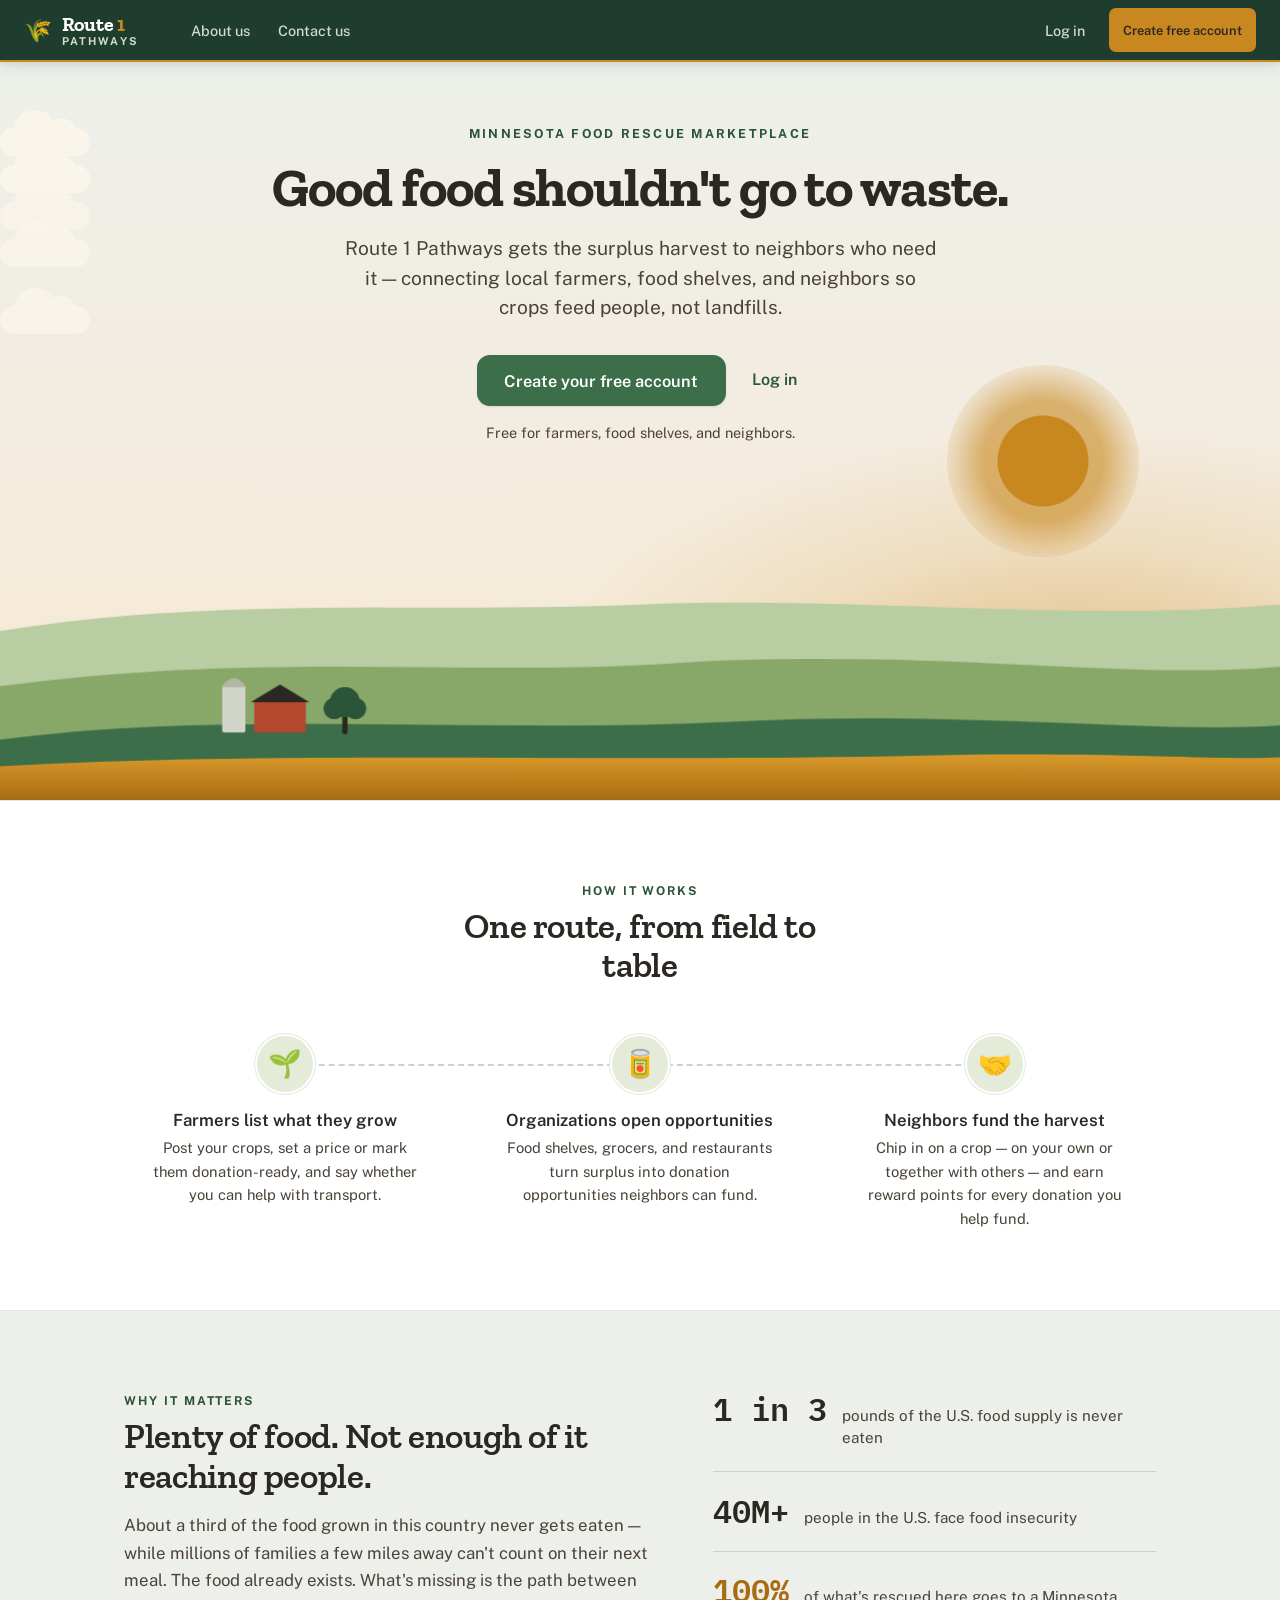
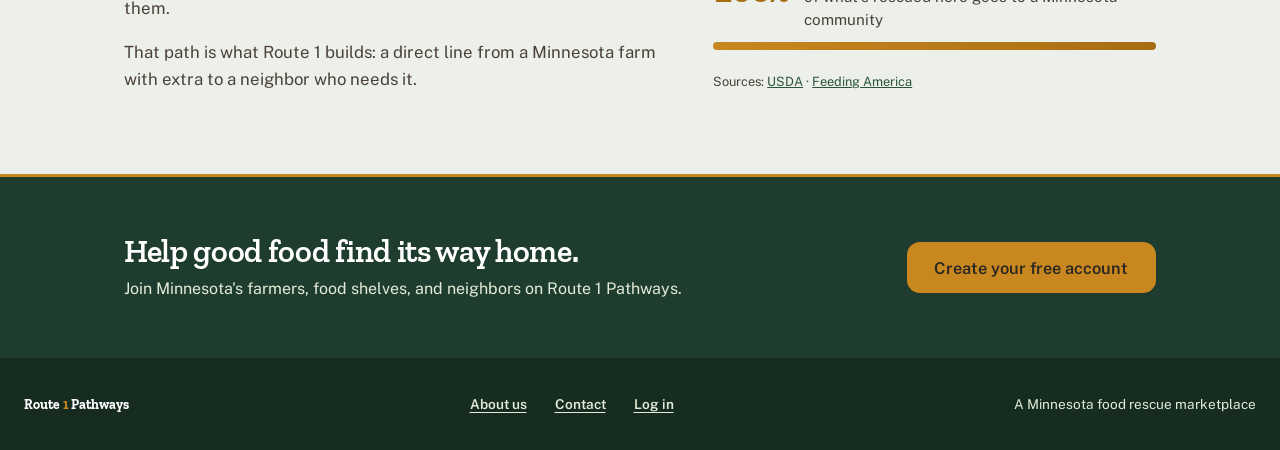
==== commit 99626d9a: "Retire abandoned donation checkouts instead of leaving them pending Opening Stripe Checkout and clos" ====
--- a/Route1/frontend/index.html
+++ b/Route1/frontend/index.html
@@ -24,7 +24,7 @@
     href="https://fonts.googleapis.com/css2?family=Zilla+Slab:wght@500;600;700&family=Public+Sans:wght@400;500;600;700&family=IBM+Plex+Mono:wght@500;600&display=swap"
     rel="stylesheet" />
 
-  <link rel="stylesheet" href="styles.css?v=20260722b" />
+  <link rel="stylesheet" href="styles.css?v=20260722c" />
 
   <!-- Google Identity Services (Sign in with Google) -->
   <script src="https://accounts.google.com/gsi/client" async defer></script>
@@ -78,7 +78,7 @@
           async src="https://gc.zgo.at/count.js"></script>
 
   <!-- ── SPA logic ──────────────────────────────────────────────────────── -->
-  <script src="app.js?v=20260722b"></script>
+  <script src="app.js?v=20260722c"></script>
 </body>
 
 </html>
